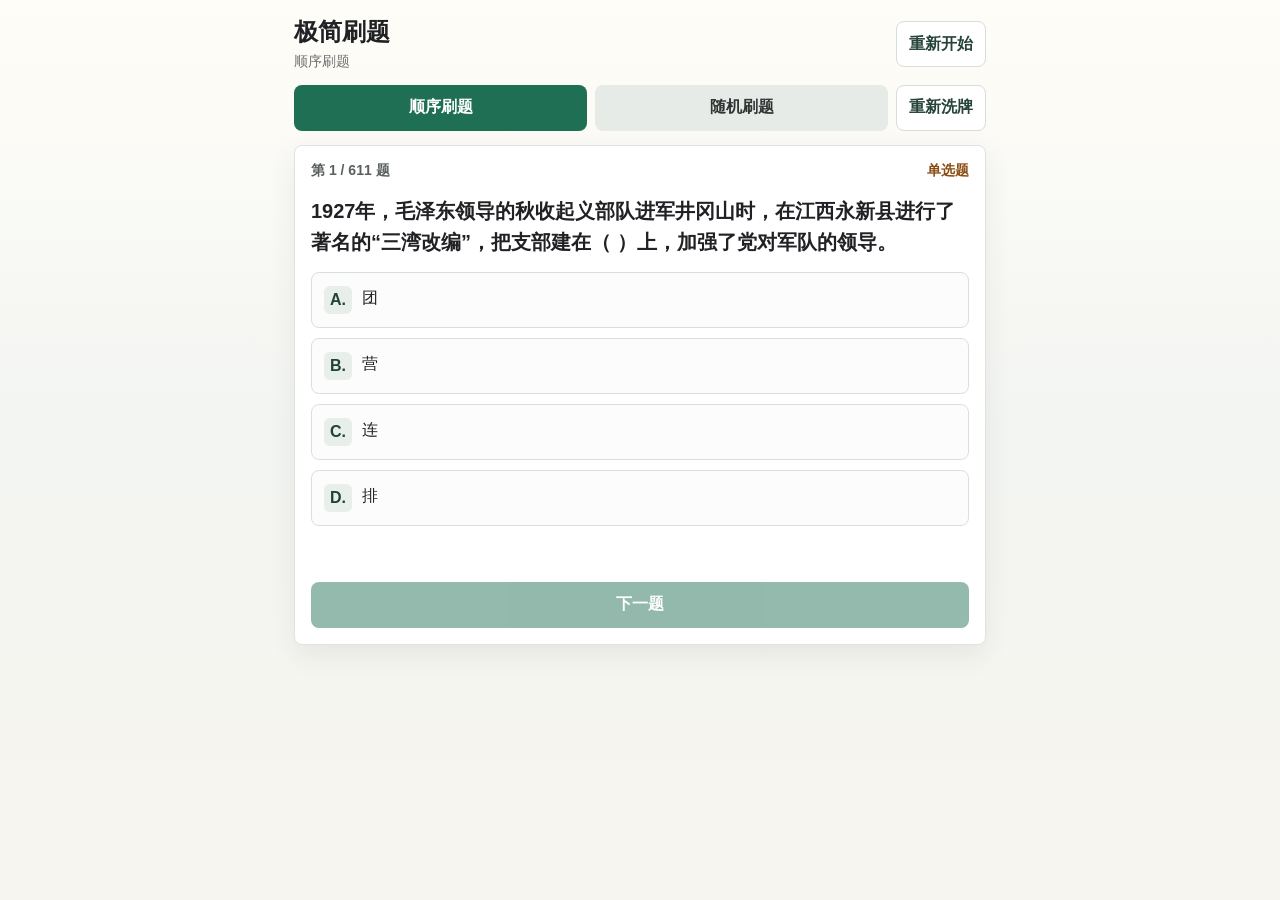
==== index.html @ 596ba739 "Add files via upload" ====
<!doctype html>
<html lang="zh-CN">
  <head>
    <meta charset="utf-8" />
    <meta name="viewport" content="width=device-width, initial-scale=1" />
    <meta name="theme-color" content="#1f6f55" />
    <title>极简刷题</title>
    <link rel="manifest" href="manifest.json" />
    <link rel="icon" href="icon.svg" type="image/svg+xml" />
    <link rel="stylesheet" href="style.css" />
  </head>
  <body>
    <main class="app">
      <header class="topbar">
        <div>
          <h1>极简刷题</h1>
          <p id="statusText">正在加载题库</p>
        </div>
        <button id="restartBtn" class="ghost-button" type="button">重新开始</button>
      </header>

      <section class="mode-row" aria-label="刷题模式">
        <button id="sequenceBtn" class="mode-button active" type="button">顺序刷题</button>
        <button id="randomBtn" class="mode-button" type="button">随机刷题</button>
        <button id="reshuffleBtn" class="ghost-button" type="button">重新洗牌</button>
      </section>

      <section id="quizPanel" class="quiz-panel" hidden>
        <div class="meta-row">
          <span id="progressText">第 1 / 1 题</span>
          <span id="typeText">单选题</span>
        </div>

        <h2 id="questionText"></h2>

        <div id="optionsList" class="options-list"></div>

        <button id="submitBtn" class="primary-button" type="button" hidden>提交答案</button>

        <p id="resultText" class="result-text" aria-live="polite"></p>

        <button id="nextBtn" class="primary-button" type="button" disabled>下一题</button>
      </section>

      <section id="emptyPanel" class="empty-panel" hidden>
        <h2 id="emptyTitle">题库加载失败</h2>
        <p id="emptyText">请先运行 python parse_docx.py 生成 questions.json。</p>
      </section>
    </main>

    <script src="app.js" defer></script>
  </body>
</html>
---- style.css ----
:root {
  color-scheme: light;
  font-family: -apple-system, BlinkMacSystemFont, "Segoe UI", "Microsoft YaHei", sans-serif;
  background: #f7f5ef;
  color: #202124;
}

* {
  box-sizing: border-box;
}

body {
  margin: 0;
  min-height: 100vh;
  background:
    linear-gradient(180deg, #fffdf8 0%, #f3f5f2 48%, #f7f5ef 100%);
}

button {
  border: 0;
  font: inherit;
  cursor: pointer;
  -webkit-tap-highlight-color: transparent;
}

button:disabled {
  cursor: not-allowed;
  opacity: 0.48;
}

.app {
  width: min(100%, 720px);
  min-height: 100vh;
  margin: 0 auto;
  padding: 18px 14px 28px;
}

.topbar {
  display: flex;
  align-items: center;
  justify-content: space-between;
  gap: 12px;
  margin-bottom: 14px;
}

h1 {
  margin: 0;
  font-size: 24px;
  line-height: 1.2;
  font-weight: 800;
}

.topbar p {
  margin: 5px 0 0;
  color: #6c706f;
  font-size: 14px;
  line-height: 1.35;
}

.mode-row {
  display: grid;
  grid-template-columns: 1fr 1fr auto;
  gap: 8px;
  margin-bottom: 14px;
}

.mode-button,
.ghost-button,
.primary-button,
.option-button {
  min-height: 46px;
  border-radius: 8px;
}

.mode-button {
  background: #e7ebe8;
  color: #303433;
  font-weight: 700;
}

.mode-button.active {
  background: #1f6f55;
  color: #fff;
}

.ghost-button {
  padding: 0 12px;
  background: #fff;
  color: #27443a;
  border: 1px solid #d7ddd8;
  font-weight: 700;
  white-space: nowrap;
}

.quiz-panel,
.empty-panel {
  border: 1px solid #dfe5de;
  border-radius: 8px;
  background: #fff;
  padding: 16px;
  box-shadow: 0 10px 28px rgba(45, 49, 46, 0.08);
}

.meta-row {
  display: flex;
  align-items: center;
  justify-content: space-between;
  gap: 12px;
  color: #59605d;
  font-size: 14px;
  font-weight: 700;
}

#typeText {
  color: #8a4b12;
}

h2 {
  margin: 16px 0 14px;
  font-size: 20px;
  line-height: 1.55;
  font-weight: 800;
  overflow-wrap: anywhere;
}

.options-list {
  display: grid;
  gap: 10px;
}

.option-button {
  display: grid;
  grid-template-columns: auto 1fr;
  align-items: start;
  gap: 10px;
  width: 100%;
  padding: 13px 12px;
  background: #fbfcfb;
  color: #202124;
  border: 1px solid #d9e0dc;
  text-align: left;
  line-height: 1.45;
}

.option-button.selected {
  border-color: #1f6f55;
  background: #eef8f2;
}

.option-button.locked {
  cursor: default;
}

.option-key {
  display: inline-grid;
  place-items: center;
  width: 28px;
  min-width: 28px;
  height: 28px;
  border-radius: 6px;
  background: #e8eeea;
  color: #1f4437;
  font-weight: 800;
}

.option-button.selected .option-key {
  background: #1f6f55;
  color: #fff;
}

.option-text {
  min-width: 0;
  overflow-wrap: anywhere;
}

.primary-button {
  width: 100%;
  margin-top: 14px;
  background: #1f6f55;
  color: #fff;
  font-weight: 800;
}

.result-text {
  min-height: 28px;
  margin: 14px 0 0;
  color: #202124;
  font-size: 17px;
  line-height: 1.45;
  font-weight: 800;
}

.result-text.correct {
  color: #177245;
}

.result-text.wrong {
  color: #b6422c;
}

.empty-panel p {
  margin: 0;
  color: #656b68;
  line-height: 1.6;
}

@media (max-width: 430px) {
  .app {
    padding: 14px 10px 22px;
  }

  .topbar {
    align-items: start;
  }

  h1 {
    font-size: 22px;
  }

  .mode-row {
    grid-template-columns: 1fr 1fr;
  }

  #reshuffleBtn {
    grid-column: 1 / -1;
  }

  .quiz-panel,
  .empty-panel {
    padding: 14px;
  }

  h2 {
    font-size: 18px;
  }
}
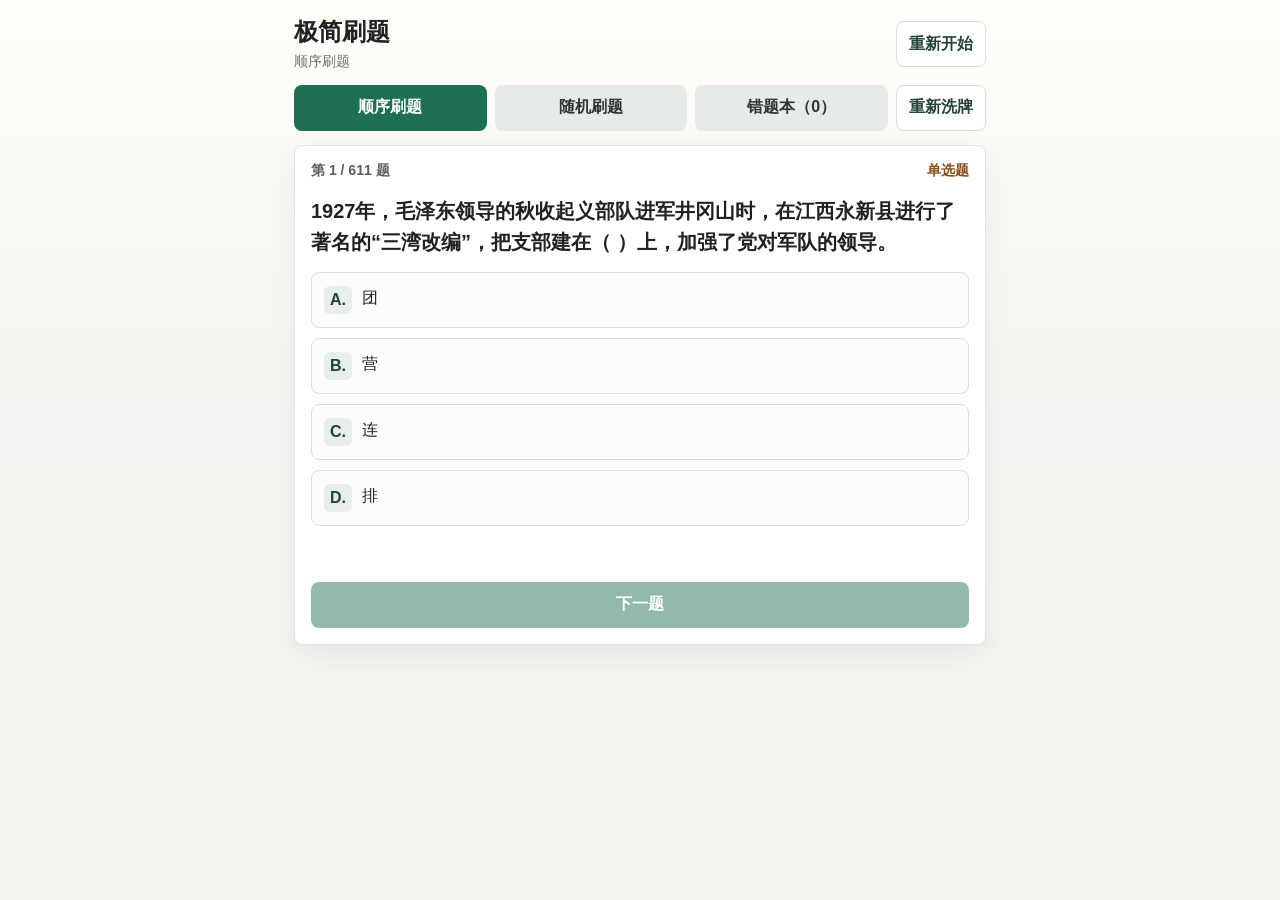
==== commit aa82f9c9: "Add files via upload" ====
--- a/index.html
+++ b/index.html
@@ -22,6 +22,7 @@
       <section class="mode-row" aria-label="刷题模式">
         <button id="sequenceBtn" class="mode-button active" type="button">顺序刷题</button>
         <button id="randomBtn" class="mode-button" type="button">随机刷题</button>
+        <button id="wrongBookBtn" class="mode-button" type="button">错题本（0）</button>
         <button id="reshuffleBtn" class="ghost-button" type="button">重新洗牌</button>
       </section>
 
--- a/style.css
+++ b/style.css
@@ -59,7 +59,7 @@
 
 .mode-row {
   display: grid;
-  grid-template-columns: 1fr 1fr auto;
+  grid-template-columns: 1fr 1fr 1fr auto;
   gap: 8px;
   margin-bottom: 14px;
 }
@@ -221,10 +221,6 @@
     grid-template-columns: 1fr 1fr;
   }
 
-  #reshuffleBtn {
-    grid-column: 1 / -1;
-  }
-
   .quiz-panel,
   .empty-panel {
     padding: 14px;
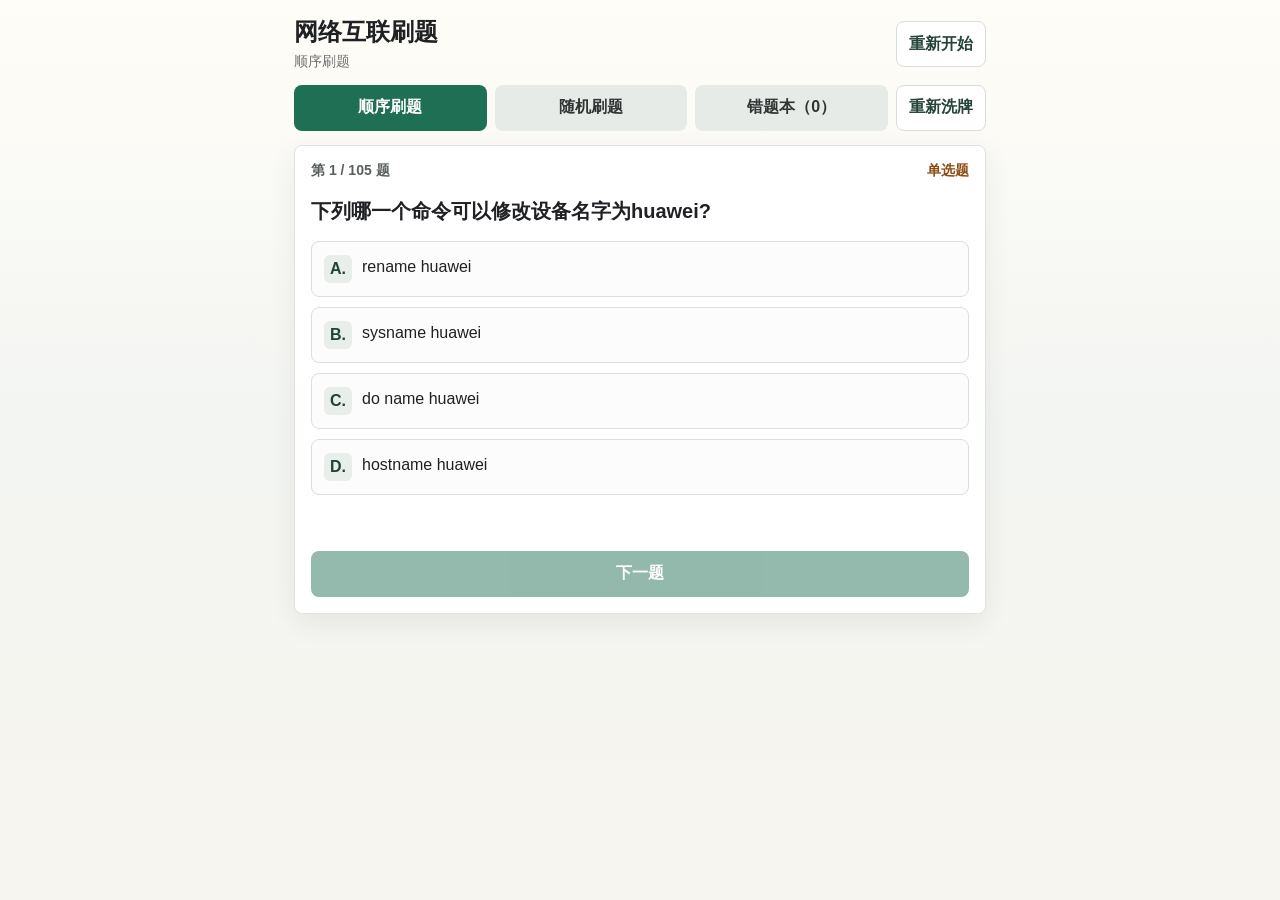
==== commit e4f512ac: "update network interconnection question bank with images" ====
--- a/index.html
+++ b/index.html
@@ -4,7 +4,7 @@
     <meta charset="utf-8" />
     <meta name="viewport" content="width=device-width, initial-scale=1" />
     <meta name="theme-color" content="#1f6f55" />
-    <title>极简刷题</title>
+    <title>网络互联刷题</title>
     <link rel="manifest" href="manifest.json" />
     <link rel="icon" href="icon.svg" type="image/svg+xml" />
     <link rel="stylesheet" href="style.css" />
@@ -13,7 +13,7 @@
     <main class="app">
       <header class="topbar">
         <div>
-          <h1>极简刷题</h1>
+          <h1>网络互联刷题</h1>
           <p id="statusText">正在加载题库</p>
         </div>
         <button id="restartBtn" class="ghost-button" type="button">重新开始</button>
@@ -34,6 +34,8 @@
 
         <h2 id="questionText"></h2>
 
+        <div id="questionMedia" class="question-media" hidden></div>
+
         <div id="optionsList" class="options-list"></div>
 
         <button id="submitBtn" class="primary-button" type="button" hidden>提交答案</button>
--- a/style.css
+++ b/style.css
@@ -121,6 +121,30 @@
   line-height: 1.55;
   font-weight: 800;
   overflow-wrap: anywhere;
+}
+
+.question-media {
+  margin: 0 0 14px;
+}
+
+.question-media img {
+  display: block;
+  max-width: 100%;
+  height: auto;
+  border-radius: 8px;
+  border: 1px solid #dfe5de;
+  background: #f7f8f7;
+}
+
+.image-fallback {
+  margin: 0;
+  padding: 10px 12px;
+  border-radius: 8px;
+  background: #fff7ed;
+  color: #9a3412;
+  font-size: 14px;
+  font-weight: 700;
+  line-height: 1.45;
 }
 
 .options-list {
@@ -171,6 +195,7 @@
 .option-text {
   min-width: 0;
   overflow-wrap: anywhere;
+  white-space: pre-wrap;
 }
 
 .primary-button {
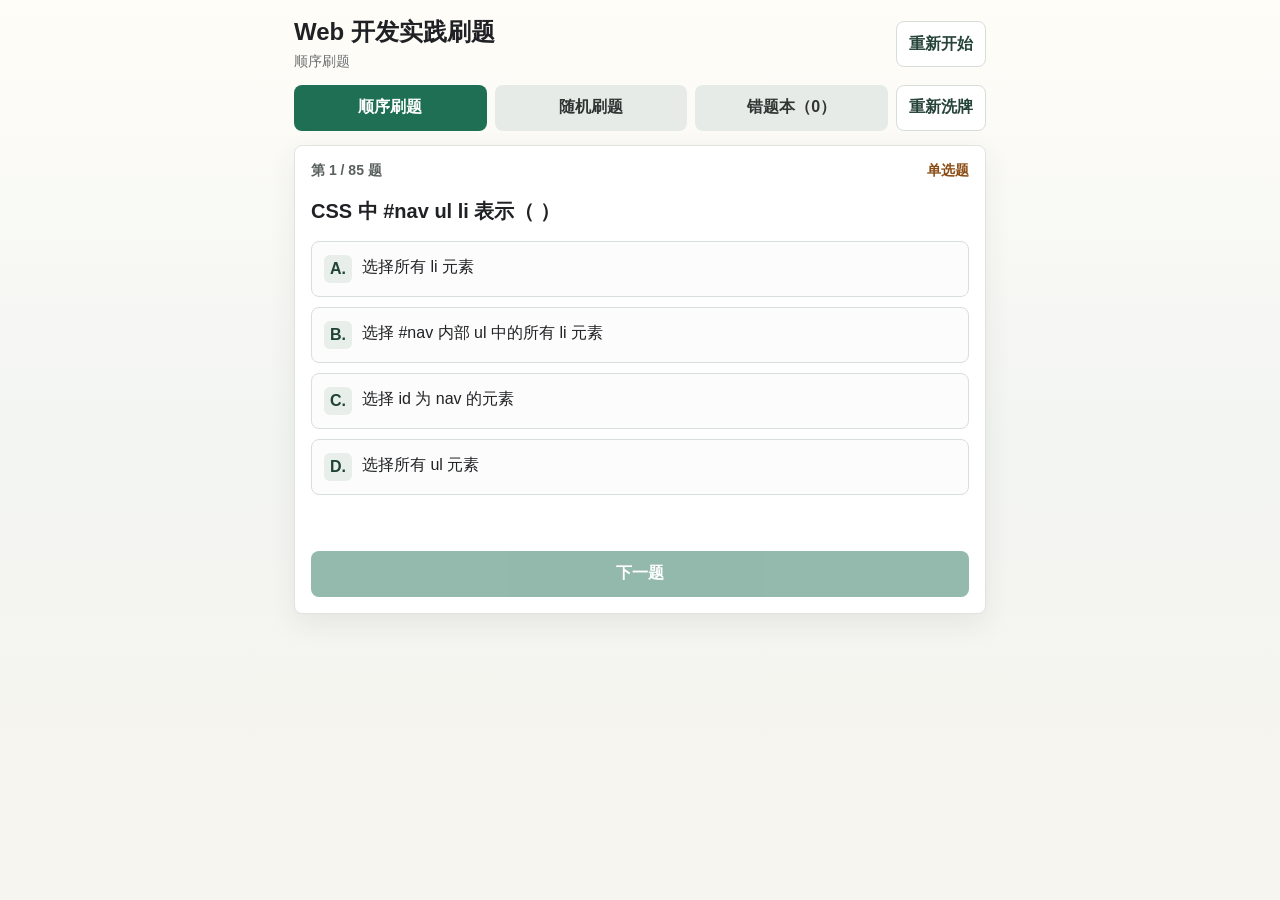
==== commit 713b4c0a: "Replace quiz bank with web development practice questions" ====
--- a/index.html
+++ b/index.html
@@ -4,7 +4,7 @@
     <meta charset="utf-8" />
     <meta name="viewport" content="width=device-width, initial-scale=1" />
     <meta name="theme-color" content="#1f6f55" />
-    <title>网络互联刷题</title>
+    <title>Web 开发实践刷题</title>
     <link rel="manifest" href="manifest.json" />
     <link rel="icon" href="icon.svg" type="image/svg+xml" />
     <link rel="stylesheet" href="style.css" />
@@ -13,7 +13,7 @@
     <main class="app">
       <header class="topbar">
         <div>
-          <h1>网络互联刷题</h1>
+          <h1>Web 开发实践刷题</h1>
           <p id="statusText">正在加载题库</p>
         </div>
         <button id="restartBtn" class="ghost-button" type="button">重新开始</button>
@@ -47,7 +47,7 @@
 
       <section id="emptyPanel" class="empty-panel" hidden>
         <h2 id="emptyTitle">题库加载失败</h2>
-        <p id="emptyText">请先运行 python parse_docx.py 生成 questions.json。</p>
+        <p id="emptyText">请先运行 node scripts/convert-docx-questions.js 生成 questions.json。</p>
       </section>
     </main>
 
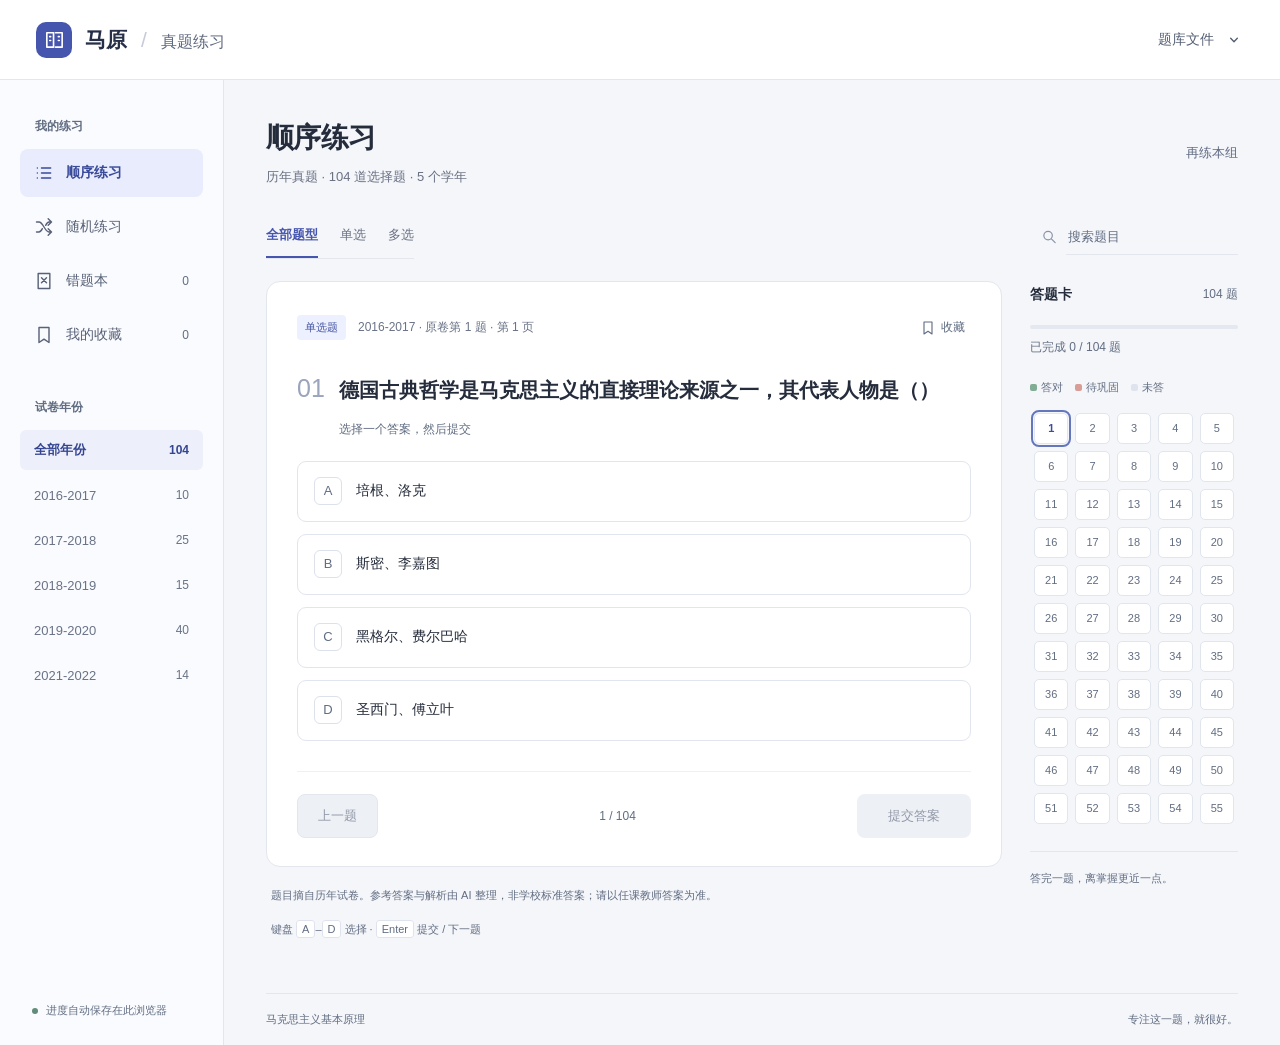
==== commit a16e1b57: "Build Mayuan quiz workspace with 104 past exam questions" ====
--- a/index.html
+++ b/index.html
@@ -1,56 +1,28 @@
 <!doctype html>
 <html lang="zh-CN">
-  <head>
-    <meta charset="utf-8" />
-    <meta name="viewport" content="width=device-width, initial-scale=1" />
-    <meta name="theme-color" content="#1f6f55" />
-    <title>Web 开发实践刷题</title>
-    <link rel="manifest" href="manifest.json" />
-    <link rel="icon" href="icon.svg" type="image/svg+xml" />
-    <link rel="stylesheet" href="style.css" />
-  </head>
-  <body>
-    <main class="app">
-      <header class="topbar">
-        <div>
-          <h1>Web 开发实践刷题</h1>
-          <p id="statusText">正在加载题库</p>
-        </div>
-        <button id="restartBtn" class="ghost-button" type="button">重新开始</button>
-      </header>
-
-      <section class="mode-row" aria-label="刷题模式">
-        <button id="sequenceBtn" class="mode-button active" type="button">顺序刷题</button>
-        <button id="randomBtn" class="mode-button" type="button">随机刷题</button>
-        <button id="wrongBookBtn" class="mode-button" type="button">错题本（0）</button>
-        <button id="reshuffleBtn" class="ghost-button" type="button">重新洗牌</button>
-      </section>
-
-      <section id="quizPanel" class="quiz-panel" hidden>
-        <div class="meta-row">
-          <span id="progressText">第 1 / 1 题</span>
-          <span id="typeText">单选题</span>
-        </div>
-
-        <h2 id="questionText"></h2>
-
-        <div id="questionMedia" class="question-media" hidden></div>
-
-        <div id="optionsList" class="options-list"></div>
-
-        <button id="submitBtn" class="primary-button" type="button" hidden>提交答案</button>
-
-        <p id="resultText" class="result-text" aria-live="polite"></p>
-
-        <button id="nextBtn" class="primary-button" type="button" disabled>下一题</button>
-      </section>
-
-      <section id="emptyPanel" class="empty-panel" hidden>
-        <h2 id="emptyTitle">题库加载失败</h2>
-        <p id="emptyText">请先运行 node scripts/convert-docx-questions.js 生成 questions.json。</p>
-      </section>
-    </main>
-
-    <script src="app.js" defer></script>
-  </body>
-</html>
+<head><meta charset="utf-8"><meta name="viewport" content="width=device-width, initial-scale=1"><meta name="theme-color" content="#4655ad"><meta name="description" content="马原历年选择题练习，按年份刷题、查看参考解析、复习错题。"><title>马原 · 真题练习</title><link rel="icon" href="./icon.svg"><link rel="manifest" href="./manifest.json"><link rel="stylesheet" href="./style.css"><script src="./app.js" defer></script></head>
+<body>
+<a href="#questionText" class="skip-link">跳到题目</a>
+<header class="topbar"><a class="brand" href="./"><span class="brand-mark" aria-hidden="true"><svg viewBox="0 0 24 24"><path d="M4 5h7v15H4zM13 5h7v15h-7M7 9h1M16 9h1M7 13h1M16 13h1"/></svg></span><span>马原<span class="brand-separator">/</span><span class="brand-sub">真题练习</span></span></a><details class="file-menu"><summary>题库文件 <svg viewBox="0 0 24 24" aria-hidden="true"><path d="m8 10 4 4 4-4"/></svg></summary><div class="file-actions"><button id="importBtn">导入题库</button><button id="exportBtn" disabled>导出当前题库</button><button id="defaultBtn" hidden>使用内置题库</button><p>JSON 格式 · 仅保存在此浏览器</p></div></details><input id="importFile" type="file" accept=".json,application/json" hidden></header>
+<div id="notice" role="status" hidden></div>
+<div class="layout">
+<aside class="sidebar" aria-label="练习设置"><div class="sidebar-title">我的练习</div><nav class="mode-nav" aria-label="练习方式">
+<button data-mode="sequence" class="nav-button active"><svg viewBox="0 0 24 24" aria-hidden="true"><path d="M9 6h11M9 12h11M9 18h11M4 6h.01M4 12h.01M4 18h.01"/></svg>顺序练习</button>
+<button data-mode="random" class="nav-button"><svg viewBox="0 0 24 24" aria-hidden="true"><path d="M3 6h3c5 0 7 12 12 12h3m-4-4 4 4-4 4M3 18h3c2 0 3-2 4-4m4-4c1-2 2-4 4-4h3m-4-4 4 4-4 4"/></svg>随机练习</button>
+<button data-mode="wrong" class="nav-button"><svg viewBox="0 0 24 24" aria-hidden="true"><path d="M5 3h14v18H5zM9 8l6 6m0-6-6 6"/></svg>错题本 <span id="wrongCount" class="count">0</span></button>
+<button data-mode="starred" class="nav-button"><svg viewBox="0 0 24 24" aria-hidden="true"><path d="M6 3h12v18l-6-4-6 4z"/></svg>我的收藏 <span id="starCount" class="count">0</span></button></nav>
+<div class="year-section"><label class="sidebar-title" for="yearSelect">试卷年份</label><select id="yearSelect"><option value="all">全部年份</option></select><div id="yearList" class="year-list"></div></div>
+<div class="sidebar-note"><span class="save-dot"></span><span id="saveStatus">进度自动保存在此浏览器</span></div></aside>
+<main class="workspace"><div class="workspace-heading"><div><h1 id="modeTitle">顺序练习</h1><p id="bankSummary">正在读取历年试卷…</p></div><button id="restartBtn" class="quiet-button" disabled>再练本组</button></div>
+<div class="toolbar"><div class="type-filter" role="group" aria-label="筛选题型"><button data-type="all" class="active">全部题型</button><button data-type="single">单选</button><button data-type="multiple">多选</button></div><label class="search"><svg viewBox="0 0 24 24" aria-hidden="true"><circle cx="10" cy="10" r="6"/><path d="m15 15 5 5"/></svg><input id="searchInput" type="search" placeholder="搜索题目" aria-label="搜索题目" autocomplete="off"></label></div>
+<div class="study-layout"><div class="study-column">
+<section id="quizPanel" class="quiz-panel" hidden aria-label="答题区域">
+<div class="question-meta"><span id="typeText" class="type-tag"></span><span id="sourceText"></span><button id="starBtn" class="star-button" aria-pressed="false" aria-label="收藏本题"><svg viewBox="0 0 24 24" aria-hidden="true"><path d="M6 3h12v18l-6-4-6 4z"/></svg><span>收藏</span></button></div>
+<div class="question-heading"><span id="questionNumber" aria-hidden="true"></span><h2 id="questionText" tabindex="-1"></h2></div><p id="selectHint" class="select-hint"></p><div id="optionsList" class="options-list" role="group" aria-label="答案选项"></div>
+<section id="feedback" class="feedback" hidden aria-live="polite"><strong id="resultText"></strong><p id="answerText"></p><p id="explanationText"></p><p id="questionNote" class="question-note" hidden></p><div id="referenceLinks"></div><small id="answerSource"></small></section>
+<div class="quiz-actions"><button id="prevBtn" class="secondary-button">上一题</button><span id="progressText"></span><button id="submitBtn" class="primary-button" disabled>提交答案</button><button id="nextBtn" class="primary-button" hidden>下一题 →</button></div></section>
+<section id="emptyPanel" class="empty-panel" aria-live="polite"><h2 id="emptyTitle">正在准备题库</h2><p id="emptyText">稍等片刻，马上开始。</p><button id="emptyAction" class="primary-button" hidden>返回全部题目</button></section>
+<p class="source-note">题目摘自历年试卷。参考答案与解析由 AI 整理，非学校标准答案；请以任课教师答案为准。</p><p class="keyboard-note">键盘 <kbd>A</kbd>–<kbd>D</kbd> 选择 · <kbd>Enter</kbd> 提交 / 下一题</p></div>
+<aside class="answer-sheet" aria-label="答题卡"><div class="sheet-heading"><h2>答题卡</h2><span id="sheetTotal">0 题</span></div><div class="progress-track"><span id="progressBar"></span></div><p id="completionText">尚未开始</p><div class="sheet-legend"><span><i class="correct"></i>答对</span><span><i class="wrong"></i>待巩固</span><span><i></i>未答</span></div><div id="questionGrid" class="question-grid"></div><div class="session-summary" id="sessionSummary">每天一点，把知识记牢。</div></aside></div>
+<footer><span>马克思主义基本原理</span><span>专注这一题，就很好。</span></footer></main></div>
+</body></html>
--- a/style.css
+++ b/style.css
@@ -1,257 +1,12 @@
-:root {
-  color-scheme: light;
-  font-family: -apple-system, BlinkMacSystemFont, "Segoe UI", "Microsoft YaHei", sans-serif;
-  background: #f7f5ef;
-  color: #202124;
-}
-
-* {
-  box-sizing: border-box;
-}
-
-body {
-  margin: 0;
-  min-height: 100vh;
-  background:
-    linear-gradient(180deg, #fffdf8 0%, #f3f5f2 48%, #f7f5ef 100%);
-}
-
-button {
-  border: 0;
-  font: inherit;
-  cursor: pointer;
-  -webkit-tap-highlight-color: transparent;
-}
-
-button:disabled {
-  cursor: not-allowed;
-  opacity: 0.48;
-}
-
-.app {
-  width: min(100%, 720px);
-  min-height: 100vh;
-  margin: 0 auto;
-  padding: 18px 14px 28px;
-}
-
-.topbar {
-  display: flex;
-  align-items: center;
-  justify-content: space-between;
-  gap: 12px;
-  margin-bottom: 14px;
-}
-
-h1 {
-  margin: 0;
-  font-size: 24px;
-  line-height: 1.2;
-  font-weight: 800;
-}
-
-.topbar p {
-  margin: 5px 0 0;
-  color: #6c706f;
-  font-size: 14px;
-  line-height: 1.35;
-}
-
-.mode-row {
-  display: grid;
-  grid-template-columns: 1fr 1fr 1fr auto;
-  gap: 8px;
-  margin-bottom: 14px;
-}
-
-.mode-button,
-.ghost-button,
-.primary-button,
-.option-button {
-  min-height: 46px;
-  border-radius: 8px;
-}
-
-.mode-button {
-  background: #e7ebe8;
-  color: #303433;
-  font-weight: 700;
-}
-
-.mode-button.active {
-  background: #1f6f55;
-  color: #fff;
-}
-
-.ghost-button {
-  padding: 0 12px;
-  background: #fff;
-  color: #27443a;
-  border: 1px solid #d7ddd8;
-  font-weight: 700;
-  white-space: nowrap;
-}
-
-.quiz-panel,
-.empty-panel {
-  border: 1px solid #dfe5de;
-  border-radius: 8px;
-  background: #fff;
-  padding: 16px;
-  box-shadow: 0 10px 28px rgba(45, 49, 46, 0.08);
-}
-
-.meta-row {
-  display: flex;
-  align-items: center;
-  justify-content: space-between;
-  gap: 12px;
-  color: #59605d;
-  font-size: 14px;
-  font-weight: 700;
-}
-
-#typeText {
-  color: #8a4b12;
-}
-
-h2 {
-  margin: 16px 0 14px;
-  font-size: 20px;
-  line-height: 1.55;
-  font-weight: 800;
-  overflow-wrap: anywhere;
-}
-
-.question-media {
-  margin: 0 0 14px;
-}
-
-.question-media img {
-  display: block;
-  max-width: 100%;
-  height: auto;
-  border-radius: 8px;
-  border: 1px solid #dfe5de;
-  background: #f7f8f7;
-}
-
-.image-fallback {
-  margin: 0;
-  padding: 10px 12px;
-  border-radius: 8px;
-  background: #fff7ed;
-  color: #9a3412;
-  font-size: 14px;
-  font-weight: 700;
-  line-height: 1.45;
-}
-
-.options-list {
-  display: grid;
-  gap: 10px;
-}
-
-.option-button {
-  display: grid;
-  grid-template-columns: auto 1fr;
-  align-items: start;
-  gap: 10px;
-  width: 100%;
-  padding: 13px 12px;
-  background: #fbfcfb;
-  color: #202124;
-  border: 1px solid #d9e0dc;
-  text-align: left;
-  line-height: 1.45;
-}
-
-.option-button.selected {
-  border-color: #1f6f55;
-  background: #eef8f2;
-}
-
-.option-button.locked {
-  cursor: default;
-}
-
-.option-key {
-  display: inline-grid;
-  place-items: center;
-  width: 28px;
-  min-width: 28px;
-  height: 28px;
-  border-radius: 6px;
-  background: #e8eeea;
-  color: #1f4437;
-  font-weight: 800;
-}
-
-.option-button.selected .option-key {
-  background: #1f6f55;
-  color: #fff;
-}
-
-.option-text {
-  min-width: 0;
-  overflow-wrap: anywhere;
-  white-space: pre-wrap;
-}
-
-.primary-button {
-  width: 100%;
-  margin-top: 14px;
-  background: #1f6f55;
-  color: #fff;
-  font-weight: 800;
-}
-
-.result-text {
-  min-height: 28px;
-  margin: 14px 0 0;
-  color: #202124;
-  font-size: 17px;
-  line-height: 1.45;
-  font-weight: 800;
-}
-
-.result-text.correct {
-  color: #177245;
-}
-
-.result-text.wrong {
-  color: #b6422c;
-}
-
-.empty-panel p {
-  margin: 0;
-  color: #656b68;
-  line-height: 1.6;
-}
-
-@media (max-width: 430px) {
-  .app {
-    padding: 14px 10px 22px;
-  }
-
-  .topbar {
-    align-items: start;
-  }
-
-  h1 {
-    font-size: 22px;
-  }
-
-  .mode-row {
-    grid-template-columns: 1fr 1fr;
-  }
-
-  .quiz-panel,
-  .empty-panel {
-    padding: 14px;
-  }
-
-  h2 {
-    font-size: 18px;
-  }
-}
+:root{font-family:"Segoe UI","Microsoft YaHei","PingFang SC",sans-serif;color:#252c3b;background:#f5f6fa;--accent:#4655ad;--muted:#697183;--line:#e3e6ed;--soft:#edf0ff;--green:#267452;--red:#b34846;color-scheme:light;scrollbar-color:#bcc2d3 #f5f6fa}
+*{box-sizing:border-box}body{margin:0}button,input,select{font:inherit}button,a,summary,select{-webkit-tap-highlight-color:transparent}button,summary{cursor:pointer}button{border:0;background:none;color:inherit}button:disabled{cursor:default;color:#9198a8;background:#edf0f5}button:focus-visible,a:focus-visible,summary:focus-visible,select:focus-visible,input:focus-visible{outline:3px solid #8697ec;outline-offset:3px}::selection{background:#dce2ff;color:#273776}a{color:var(--accent);text-underline-offset:4px}svg{width:20px;height:20px;fill:none;stroke:currentColor;stroke-width:1.7;stroke-linecap:round;stroke-linejoin:round;flex-shrink:0}[hidden]{display:none!important}
+.skip-link{position:fixed;top:-60px;left:16px;padding:12px;background:white;z-index:10}.skip-link:focus{top:10px}.topbar{height:80px;padding:0 36px;border-bottom:1px solid var(--line);display:flex;align-items:center;justify-content:space-between;background:#fff}.brand{display:flex;align-items:center;gap:13px;color:#262e48;font-size:21px;font-weight:650;text-decoration:none}.brand-mark{display:grid;place-items:center;background:var(--accent);color:white;width:36px;height:36px;border-radius:10px}.brand-mark svg{width:23px;height:23px}.brand-separator{padding:0 14px;color:#c6cada;font-weight:400}.brand-sub{font-size:16px;font-weight:500;color:#606a80}.file-menu{position:relative;font-size:14px}.file-menu summary{list-style:none;padding:12px 0 12px 15px;display:flex;align-items:center;gap:10px;color:#555f73}.file-menu summary::-webkit-details-marker{display:none}.file-actions{position:absolute;right:0;top:48px;width:248px;background:white;border:1px solid var(--line);border-radius:12px;padding:8px;z-index:4}.file-actions button{display:block;width:100%;text-align:left;padding:12px;border-radius:6px}.file-actions button:hover{background:var(--soft)}.file-actions p{font-size:12px;color:var(--muted);padding:8px;margin:0}
+.layout{display:grid;grid-template-columns:224px minmax(0,1fr);max-width:1600px;margin:auto;min-height:calc(100vh - 80px)}.sidebar{padding:38px 20px 24px;border-right:1px solid var(--line);display:flex;flex-direction:column;background:#fafbfe}.sidebar-title{display:block;font-size:12px;color:#616d82;margin:0 15px 14px;font-weight:600}.mode-nav{display:grid;gap:6px}.nav-button{display:flex;gap:12px;align-items:center;text-align:left;min-height:48px;padding:12px 14px;border-radius:8px;font-size:14px;color:#586178}.nav-button.active{background:#e8ecfc;color:#394a9a;font-weight:650}.nav-button:hover:not(.active){background:#eff1f7}.count{margin-left:auto;font-size:12px;font-variant-numeric:tabular-nums;color:#616d82}.year-section{margin-top:40px}.year-list{display:grid;gap:5px}.year-button{display:flex;justify-content:space-between;min-height:40px;align-items:center;padding:10px 14px;font-size:13px;color:#697387;border-radius:6px;font-variant-numeric:tabular-nums}.year-button.active{color:#354591;background:#edf0fa;font-weight:650}.year-button:hover{background:#edf0fa}.year-button span:last-child{font-size:12px}.sidebar-note{margin-top:auto;padding:50px 12px 0;display:flex;align-items:baseline;gap:8px;color:#616d82;font-size:11px;line-height:1.8}.save-dot{width:6px;height:6px;border-radius:50%;background:#608c79;flex-shrink:0}#yearSelect{display:none}
+.workspace{padding:39px 42px 18px;min-width:0}.workspace-heading{display:flex;align-items:center;justify-content:space-between;gap:14px}h1{font-size:28px;line-height:1.35;font-weight:650;margin:0;letter-spacing:-.025em}.workspace-heading p{font-size:13px;color:var(--muted);margin:9px 0 0;line-height:1.7}.quiet-button{font-size:13px;color:#616c83;padding:12px 0 12px 14px;white-space:nowrap}.quiet-button:hover{color:var(--accent)}.toolbar{display:flex;justify-content:space-between;gap:16px;margin:28px 0 22px;align-items:center}.type-filter{display:flex;border-bottom:1px solid var(--line);gap:22px;flex-shrink:0}.type-filter button{padding:10px 0 12px;font-size:13px;color:var(--muted);border-bottom:2px solid transparent}.type-filter button.active{color:var(--accent);border-bottom-color:var(--accent);font-weight:650}.search{display:flex;gap:8px;align-items:center;color:#8a93a5;max-width:220px}.search svg{width:17px}.search input{min-width:0;width:100%;border:0;border-bottom:1px solid var(--line);background:none;padding:10px 2px;color:#343d50;font-size:13px;caret-color:var(--accent)}.search input::placeholder{color:#616d82}
+.study-layout{display:grid;grid-template-columns:minmax(0,1fr) 208px;gap:28px;align-items:start}.study-column{min-width:0}.quiz-panel,.empty-panel{border:1px solid var(--line);background:#fff;border-radius:14px;padding:28px 30px}.question-meta{display:flex;align-items:center;gap:12px;font-size:12px;color:#697387;flex-wrap:wrap}.type-tag{background:var(--soft);color:#4655a0;padding:5px 8px;border-radius:4px;font-size:11px}.star-button{margin-left:auto;display:flex;align-items:center;gap:5px;font-size:12px;min-height:36px;color:#616d82}.star-button svg{width:16px;height:16px}.star-button[aria-pressed=true]{color:var(--accent)}.star-button[aria-pressed=true] svg{fill:#e8ecff}.question-heading{display:flex;align-items:baseline;gap:14px;margin-top:26px}.question-heading>span{font-size:25px;color:#9aa4bd;font-variant-numeric:tabular-nums;flex-shrink:0}h2#questionText{font-size:20px;font-weight:600;line-height:1.85;margin:0;overflow-wrap:anywhere;outline:none}.select-hint{font-size:12px;color:#616d82;margin:12px 0 23px;padding-left:42px}.options-list{display:grid;gap:12px}.option-button{width:100%;min-height:61px;border:1px solid #e1e5ee;border-radius:9px;padding:15px 16px;display:flex;align-items:center;gap:14px;text-align:left;background:#fff;line-height:1.7;font-size:14px;transition:background-color .16s,border-color .16s}.option-button:hover:not(:disabled){background:#f7f8fd;border-color:#a6b1d8}.option-key{display:grid;place-items:center;flex-shrink:0;width:28px;height:28px;border:1px solid #dce1eb;border-radius:6px;color:#616d82;font-size:13px}.option-text{overflow-wrap:anywhere;flex:1}.option-button.selected{background:#f0f2ff;border-color:#6474c6;color:#34458d}.option-button.selected .option-key{background:var(--accent);color:white;border-color:var(--accent)}.option-button:disabled{color:#47516a;background:#fafbfc}.option-button.is-correct{border-color:#8ab59f;background:#f1f8f3}.option-button.is-correct .option-key{border-color:#92b7a5;color:#276c4f;background:#e2f0e7}.option-button.is-wrong{border-color:#d4a2a0;background:#fdf3f2}.option-button.is-wrong .option-key{border-color:#d4a2a0;color:#a43f3e;background:#f8e5e3}.option-state{font-size:11px;white-space:nowrap;color:var(--green)}.is-wrong .option-state{color:var(--red)}
+.quiz-actions{display:flex;align-items:center;gap:12px;border-top:1px solid #edf0f5;padding-top:22px;margin-top:30px}.primary-button,.secondary-button{min-height:44px;padding:11px 20px;border-radius:8px;font-size:13px;font-weight:550}.primary-button{background:var(--accent);color:white;min-width:114px}.primary-button:hover:not(:disabled){background:#38488f}.secondary-button{color:#606b80;border:1px solid var(--line);background:white}.secondary-button:hover:not(:disabled){background:#f3f5fb}#progressText{font-size:12px;color:#616d82;flex:1;text-align:center;font-variant-numeric:tabular-nums}.feedback{margin-top:24px;padding:20px;background:#f3f7f4;border-radius:9px;font-size:13px;line-height:1.85;animation:reveal .22s ease-out}.feedback.wrong{background:#fcf5f4}.feedback>strong{font-size:15px;color:var(--green)}.feedback.wrong>strong{color:var(--red)}.feedback p{margin:8px 0;color:#4c596a}.feedback small{color:#687487;font-size:11px}.feedback .question-note{padding-top:10px;border-top:1px solid #dfdfe4;color:#8b662d}#referenceLinks a{display:block;font-size:12px;margin-bottom:5px}.source-note{margin:18px 5px 0;font-size:11px;color:#616d82;line-height:1.9}.keyboard-note{margin:16px 5px;font-size:11px;color:#616d82}kbd{font-family:inherit;font-size:11px;padding:2px 5px;background:#fff;border:1px solid #dfe3ed;border-radius:3px}
+.answer-sheet{padding-top:5px}.sheet-heading{display:flex;align-items:center;justify-content:space-between}.sheet-heading h2{font-size:14px;font-weight:600;margin:0}.sheet-heading>span{font-size:12px;color:#616d82}.progress-track{height:4px;background:#e5e8f0;border-radius:4px;margin:21px 0 10px;overflow:hidden}.progress-track span{display:block;height:100%;width:0;background:#6b7bcc;transition:none}#completionText{font-size:12px;color:#616d82;margin:0}.sheet-legend{display:flex;gap:12px;font-size:11px;color:#616d82;margin:24px 0 14px}.sheet-legend span{display:flex;align-items:center;gap:4px}.sheet-legend i{width:7px;height:7px;border-radius:2px;background:#dfe3ee}.sheet-legend i.correct{background:#80ad94}.sheet-legend i.wrong{background:#d99d98}.question-grid{display:grid;grid-template-columns:repeat(5,minmax(0,1fr));gap:7px;max-height:420px;overflow:auto;padding:4px}.question-grid button{min-height:31px;border-radius:5px;font-size:11px;background:#fff;border:1px solid #e1e5ee;color:#616d82;font-variant-numeric:tabular-nums}.question-grid button.correct{background:#e7f2eb;border-color:#c6e0d1;color:#2f7453}.question-grid button.wrong{background:#fae9e7;border-color:#ebcbc8;color:#a84c46}.question-grid button.current{outline:2px solid #6477bd;outline-offset:1px;color:#3c4d99;font-weight:700}.session-summary{border-top:1px solid var(--line);font-size:11px;color:#616d82;line-height:1.9;margin:22px 0 0;padding-top:16px}.empty-panel{padding:68px 28px;text-align:center}.empty-panel h2{font-size:23px;margin:0 0 12px}.empty-panel p{font-size:14px;color:var(--muted);line-height:1.9}.empty-panel button{margin-top:14px}footer{display:flex;justify-content:space-between;margin-top:40px;padding-top:18px;border-top:1px solid var(--line);font-size:11px;color:#616d82}#notice{padding:12px 24px;background:#e9edf9;color:#364784;font-size:13px;line-height:1.7}#notice.error{background:#fcecea;color:#9c403b}@keyframes reveal{from{clip-path:inset(0 0 100% 0)}to{clip-path:inset(0)}}
+@media(min-width:1500px){.workspace{padding-left:56px;padding-right:56px}.study-layout{gap:40px;grid-template-columns:minmax(0,1fr) 224px}.quiz-panel{padding:32px 40px}}
+@media(max-width:1150px){.layout{grid-template-columns:190px minmax(0,1fr)}.sidebar{padding-left:12px;padding-right:12px}.workspace{padding:30px 26px}.study-layout{grid-template-columns:minmax(0,1fr)}.answer-sheet{margin-top:8px}.question-grid{grid-template-columns:repeat(auto-fill,minmax(32px,1fr));max-height:172px}.sheet-legend{margin:14px 0 10px}.session-summary{margin-top:14px}.progress-track{margin-top:14px}.quiz-panel{padding:25px}.answer-sheet h2{font-size:13px}}
+@media(max-width:700px){.topbar{height:66px;padding:0 20px}.brand{font-size:19px;gap:9px}.brand-mark{width:31px;height:31px}.brand-mark svg{width:20px}.brand-separator{padding:0 9px}.brand-sub{font-size:13px}.file-menu{font-size:12px}.layout{display:block}.sidebar{padding:16px 16px 0;border:0;background:#f5f6fa;display:block}.sidebar>.sidebar-title,.year-list,.sidebar-note{display:none}.mode-nav{display:grid;grid-template-columns:repeat(4,1fr);gap:3px}.nav-button{justify-content:center;min-height:44px;padding:10px 3px;font-size:12px;gap:4px}.nav-button svg{display:none}.count{margin-left:1px;font-size:11px}.year-section{margin-top:20px;display:flex;align-items:center;gap:12px;padding:0 3px}.year-section .sidebar-title{margin:0;white-space:nowrap;font-size:12px}#yearSelect{display:block;width:100%;background:#fff;border:1px solid var(--line);color:#4b5871;border-radius:7px;padding:9px;font-size:12px;min-height:40px}.workspace{padding:23px 16px 16px}.workspace-heading{align-items:flex-start}h1{font-size:23px}.workspace-heading p{font-size:11px;max-width:245px;margin-top:7px}.quiet-button{font-size:12px;padding-top:6px}.toolbar{margin:18px 0;gap:14px}.type-filter{gap:16px}.type-filter button{font-size:12px}.search{max-width:142px}.search input{font-size:12px}.quiz-panel{padding:20px 18px;border-radius:12px}.question-meta{gap:8px;font-size:11px}.type-tag{font-size:11px}.star-button{font-size:11px;gap:3px}.question-heading{gap:9px;margin-top:20px}.question-heading>span{font-size:21px}h2#questionText{font-size:17px;line-height:1.85}.select-hint{font-size:11px;padding-left:32px;margin:9px 0 20px}.option-button{font-size:13px;padding:13px 12px;gap:11px;min-height:60px}.option-key{width:26px;height:26px;font-size:12px}.option-state{font-size:11px}.quiz-actions{gap:8px;margin-top:24px;padding-top:18px}.primary-button,.secondary-button{font-size:12px;padding:11px 13px;min-width:0}.primary-button{min-width:100px}#progressText{font-size:11px}.keyboard-note{display:none}.answer-sheet{padding:8px 3px 0}.question-grid{gap:8px;max-height:184px}.question-grid button{min-height:34px}.source-note{font-size:11px;margin-top:14px}footer{margin-top:25px;font-size:11px}.feedback{padding:16px;font-size:12px}.feedback>strong{font-size:14px}}
+@media(prefers-reduced-motion:reduce){*,*::before,*::after{animation:none!important;transition:none!important}}
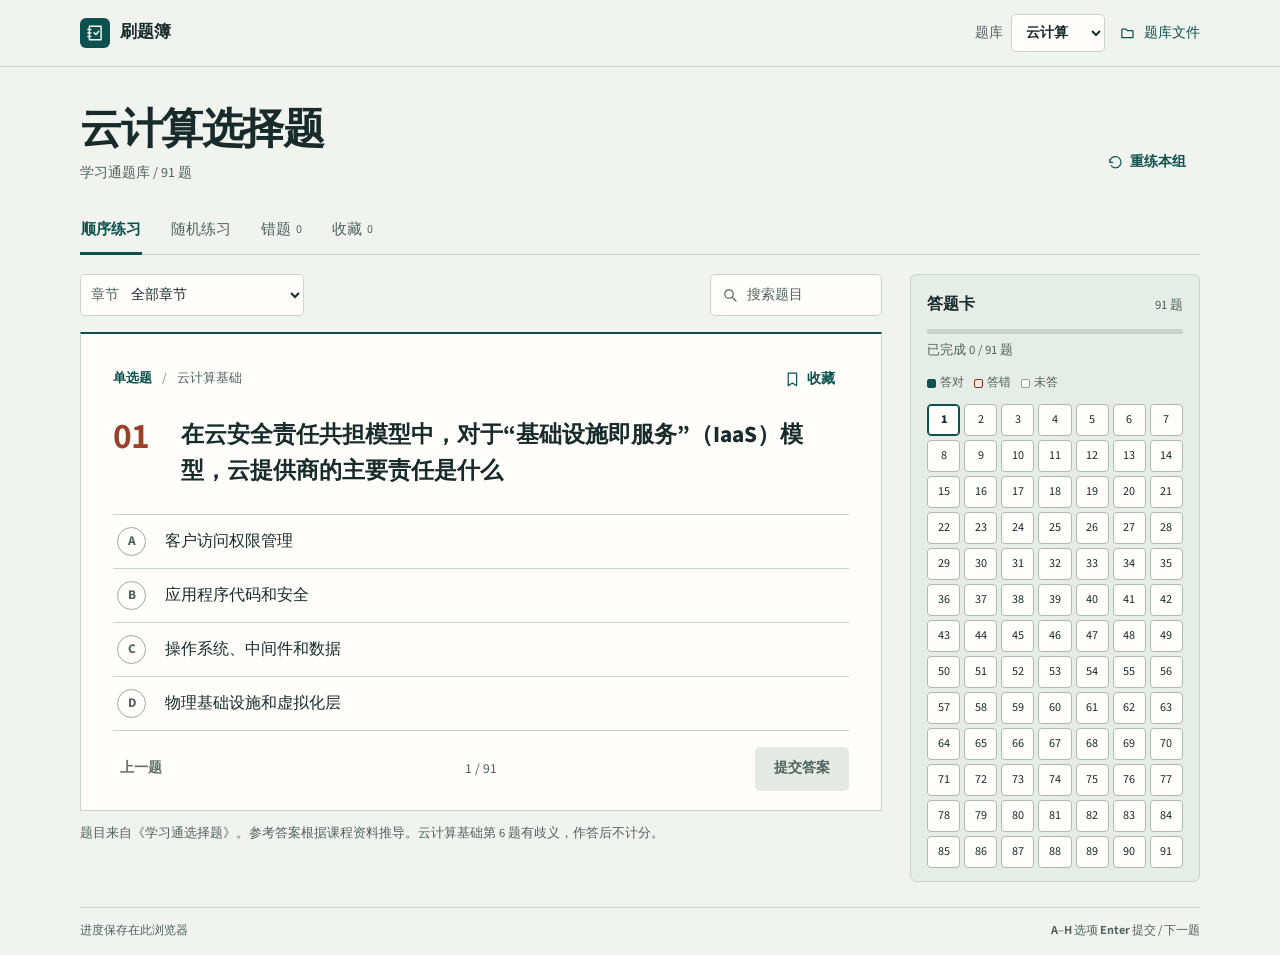
==== commit 8a4dc10c: "Add cloud computing bank and redesign quiz workspace" ====
--- a/index.html
+++ b/index.html
@@ -1,28 +1,139 @@
 <!doctype html>
 <html lang="zh-CN">
-<head><meta charset="utf-8"><meta name="viewport" content="width=device-width, initial-scale=1"><meta name="theme-color" content="#4655ad"><meta name="description" content="马原历年选择题练习，按年份刷题、查看参考解析、复习错题。"><title>马原 · 真题练习</title><link rel="icon" href="./icon.svg"><link rel="manifest" href="./manifest.json"><link rel="stylesheet" href="./style.css"><script src="./app.js" defer></script></head>
+<head>
+  <meta charset="utf-8">
+  <meta name="viewport" content="width=device-width, initial-scale=1">
+  <meta name="theme-color" content="#f1f3ef">
+  <meta name="description" content="云计算与马原选择题，支持分章练习、答题卡、错题和收藏。">
+  <title>刷题簿</title>
+  <link rel="icon" href="./icon.svg">
+  <link rel="manifest" href="./manifest.json">
+  <link rel="stylesheet" href="./style.css">
+  <script src="./app.js" defer></script>
+</head>
 <body>
-<a href="#questionText" class="skip-link">跳到题目</a>
-<header class="topbar"><a class="brand" href="./"><span class="brand-mark" aria-hidden="true"><svg viewBox="0 0 24 24"><path d="M4 5h7v15H4zM13 5h7v15h-7M7 9h1M16 9h1M7 13h1M16 13h1"/></svg></span><span>马原<span class="brand-separator">/</span><span class="brand-sub">真题练习</span></span></a><details class="file-menu"><summary>题库文件 <svg viewBox="0 0 24 24" aria-hidden="true"><path d="m8 10 4 4 4-4"/></svg></summary><div class="file-actions"><button id="importBtn">导入题库</button><button id="exportBtn" disabled>导出当前题库</button><button id="defaultBtn" hidden>使用内置题库</button><p>JSON 格式 · 仅保存在此浏览器</p></div></details><input id="importFile" type="file" accept=".json,application/json" hidden></header>
-<div id="notice" role="status" hidden></div>
-<div class="layout">
-<aside class="sidebar" aria-label="练习设置"><div class="sidebar-title">我的练习</div><nav class="mode-nav" aria-label="练习方式">
-<button data-mode="sequence" class="nav-button active"><svg viewBox="0 0 24 24" aria-hidden="true"><path d="M9 6h11M9 12h11M9 18h11M4 6h.01M4 12h.01M4 18h.01"/></svg>顺序练习</button>
-<button data-mode="random" class="nav-button"><svg viewBox="0 0 24 24" aria-hidden="true"><path d="M3 6h3c5 0 7 12 12 12h3m-4-4 4 4-4 4M3 18h3c2 0 3-2 4-4m4-4c1-2 2-4 4-4h3m-4-4 4 4-4 4"/></svg>随机练习</button>
-<button data-mode="wrong" class="nav-button"><svg viewBox="0 0 24 24" aria-hidden="true"><path d="M5 3h14v18H5zM9 8l6 6m0-6-6 6"/></svg>错题本 <span id="wrongCount" class="count">0</span></button>
-<button data-mode="starred" class="nav-button"><svg viewBox="0 0 24 24" aria-hidden="true"><path d="M6 3h12v18l-6-4-6 4z"/></svg>我的收藏 <span id="starCount" class="count">0</span></button></nav>
-<div class="year-section"><label class="sidebar-title" for="yearSelect">试卷年份</label><select id="yearSelect"><option value="all">全部年份</option></select><div id="yearList" class="year-list"></div></div>
-<div class="sidebar-note"><span class="save-dot"></span><span id="saveStatus">进度自动保存在此浏览器</span></div></aside>
-<main class="workspace"><div class="workspace-heading"><div><h1 id="modeTitle">顺序练习</h1><p id="bankSummary">正在读取历年试卷…</p></div><button id="restartBtn" class="quiet-button" disabled>再练本组</button></div>
-<div class="toolbar"><div class="type-filter" role="group" aria-label="筛选题型"><button data-type="all" class="active">全部题型</button><button data-type="single">单选</button><button data-type="multiple">多选</button></div><label class="search"><svg viewBox="0 0 24 24" aria-hidden="true"><circle cx="10" cy="10" r="6"/><path d="m15 15 5 5"/></svg><input id="searchInput" type="search" placeholder="搜索题目" aria-label="搜索题目" autocomplete="off"></label></div>
-<div class="study-layout"><div class="study-column">
-<section id="quizPanel" class="quiz-panel" hidden aria-label="答题区域">
-<div class="question-meta"><span id="typeText" class="type-tag"></span><span id="sourceText"></span><button id="starBtn" class="star-button" aria-pressed="false" aria-label="收藏本题"><svg viewBox="0 0 24 24" aria-hidden="true"><path d="M6 3h12v18l-6-4-6 4z"/></svg><span>收藏</span></button></div>
-<div class="question-heading"><span id="questionNumber" aria-hidden="true"></span><h2 id="questionText" tabindex="-1"></h2></div><p id="selectHint" class="select-hint"></p><div id="optionsList" class="options-list" role="group" aria-label="答案选项"></div>
-<section id="feedback" class="feedback" hidden aria-live="polite"><strong id="resultText"></strong><p id="answerText"></p><p id="explanationText"></p><p id="questionNote" class="question-note" hidden></p><div id="referenceLinks"></div><small id="answerSource"></small></section>
-<div class="quiz-actions"><button id="prevBtn" class="secondary-button">上一题</button><span id="progressText"></span><button id="submitBtn" class="primary-button" disabled>提交答案</button><button id="nextBtn" class="primary-button" hidden>下一题 →</button></div></section>
-<section id="emptyPanel" class="empty-panel" aria-live="polite"><h2 id="emptyTitle">正在准备题库</h2><p id="emptyText">稍等片刻，马上开始。</p><button id="emptyAction" class="primary-button" hidden>返回全部题目</button></section>
-<p class="source-note">题目摘自历年试卷。参考答案与解析由 AI 整理，非学校标准答案；请以任课教师答案为准。</p><p class="keyboard-note">键盘 <kbd>A</kbd>–<kbd>D</kbd> 选择 · <kbd>Enter</kbd> 提交 / 下一题</p></div>
-<aside class="answer-sheet" aria-label="答题卡"><div class="sheet-heading"><h2>答题卡</h2><span id="sheetTotal">0 题</span></div><div class="progress-track"><span id="progressBar"></span></div><p id="completionText">尚未开始</p><div class="sheet-legend"><span><i class="correct"></i>答对</span><span><i class="wrong"></i>待巩固</span><span><i></i>未答</span></div><div id="questionGrid" class="question-grid"></div><div class="session-summary" id="sessionSummary">每天一点，把知识记牢。</div></aside></div>
-<footer><span>马克思主义基本原理</span><span>专注这一题，就很好。</span></footer></main></div>
-</body></html>
+  <a href="#questionText" class="skip-link">跳到题目</a>
+  <header class="topbar">
+    <div class="topbar-inner">
+      <a class="brand" href="./"><img src="./icon.svg" alt="" width="30" height="30">刷题簿</a>
+      <div class="bank-controls">
+        <label class="bank-picker">
+          <span>题库</span>
+          <select id="bankSelect" aria-label="切换题库">
+            <option value="cloud">云计算</option>
+            <option value="mayuan">马原</option>
+            <option value="imported" hidden>我的题库</option>
+          </select>
+        </label>
+        <details class="file-menu">
+          <summary aria-label="题库文件" title="题库文件">
+            <svg viewBox="0 0 24 24" aria-hidden="true"><path d="M4 7a1 1 0 0 1 1-1h5l2 2h7a1 1 0 0 1 1 1v9H4z"/></svg>
+            <span>题库文件</span>
+          </summary>
+          <div class="file-actions">
+            <button id="importBtn" type="button">导入 JSON</button>
+            <button id="exportBtn" type="button" disabled>导出当前题库</button>
+          </div>
+        </details>
+        <input id="importFile" type="file" accept=".json,application/json" hidden>
+      </div>
+    </div>
+  </header>
+  <div id="notice" class="notice" role="status" hidden></div>
+  <main class="workspace">
+    <div class="workspace-heading">
+      <div>
+        <h1 id="bankTitle">云计算选择题</h1>
+        <p id="bankSummary">正在加载题库…</p>
+      </div>
+      <button id="restartBtn" class="quiet-button" type="button" disabled>
+        <svg viewBox="0 0 24 24" aria-hidden="true"><path d="M4 12a8 8 0 1 1 2 5m-2-9v4h4"/></svg>
+        重练本组
+      </button>
+    </div>
+    <nav class="mode-nav" aria-label="练习方式">
+      <button data-mode="sequence" class="active" type="button">顺序练习</button>
+      <button data-mode="random" type="button">随机练习</button>
+      <button data-mode="wrong" type="button">错题<span id="wrongCount" class="count">0</span></button>
+      <button data-mode="starred" type="button">收藏<span id="starCount" class="count">0</span></button>
+    </nav>
+    <div class="study-layout">
+      <div class="study-column">
+        <div class="toolbar">
+          <label class="filter" id="groupFilter">
+            <span id="groupLabel">章节</span>
+            <select id="yearSelect" aria-label="章节或试卷年份"><option value="all">全部章节</option></select>
+          </label>
+          <label class="filter" id="typeFilter" hidden>
+            <span>题型</span>
+            <select id="typeSelect" aria-label="题型">
+              <option value="all">全部</option>
+              <option value="single">单选</option>
+              <option value="multiple">多选</option>
+            </select>
+          </label>
+          <label class="search">
+            <svg viewBox="0 0 24 24" aria-hidden="true"><circle cx="10" cy="10" r="6"/><path d="m15 15 5 5"/></svg>
+            <input id="searchInput" type="search" placeholder="搜索题目" aria-label="搜索题目" autocomplete="off">
+          </label>
+          <a class="sheet-link" href="#answerSheet">答题卡</a>
+        </div>
+
+        <section id="quizPanel" class="quiz-panel" aria-label="答题区域" hidden>
+          <div class="question-meta">
+            <span id="typeText" class="type-tag"></span>
+            <span id="sourceText"></span>
+            <button id="starBtn" class="star-button" type="button" aria-pressed="false" aria-label="收藏本题">
+              <svg viewBox="0 0 24 24" aria-hidden="true"><path d="M6 3h12v18l-6-4-6 4z"/></svg><span>收藏</span>
+            </button>
+          </div>
+          <div class="question-heading">
+            <span id="questionNumber" aria-hidden="true"></span>
+            <h2 id="questionText" tabindex="-1"></h2>
+          </div>
+          <p id="selectHint" class="select-hint" hidden>请选择所有符合题意的选项。</p>
+          <div id="optionsList" class="options-list" role="group" aria-label="答案选项"></div>
+          <section id="feedback" class="feedback" hidden aria-live="polite">
+            <strong id="resultText"></strong>
+            <p id="answerText"></p>
+            <p id="explanationText"></p>
+            <p id="questionNote" class="question-note" hidden></p>
+            <div id="referenceLinks"></div>
+            <small id="answerSource"></small>
+          </section>
+          <div class="quiz-actions">
+            <button id="prevBtn" class="quiet-button" type="button">上一题</button>
+            <span id="progressText"></span>
+            <button id="submitBtn" class="primary-button" type="button" disabled>提交答案</button>
+            <button id="nextBtn" class="primary-button" type="button" hidden>下一题</button>
+          </div>
+        </section>
+        <section id="emptyPanel" class="empty-panel" aria-live="polite">
+          <h2 id="emptyTitle" tabindex="-1">正在准备题库</h2>
+          <p id="emptyText"></p>
+          <button id="emptyAction" class="primary-button" type="button" hidden>返回全部题目</button>
+        </section>
+        <p id="sourceNote" class="source-note"></p>
+      </div>
+
+      <aside class="answer-sheet" id="answerSheet" aria-labelledby="sheetTitle">
+        <div class="sheet-heading"><h2 id="sheetTitle">答题卡</h2><span id="sheetTotal">0 题</span></div>
+        <progress id="progressBar" max="1" value="0" aria-label="本组作答进度"></progress>
+        <p id="completionText">尚未开始</p>
+        <div class="sheet-legend">
+          <span><i class="correct" aria-hidden="true"></i>答对</span>
+          <span><i class="wrong" aria-hidden="true"></i>答错</span>
+          <span><i aria-hidden="true"></i>未答</span>
+          <span id="ungradedLegend" hidden><i class="ungraded" aria-hidden="true"></i>不计分</span>
+        </div>
+        <div id="questionGrid" class="question-grid" role="group" aria-label="跳到指定题目"></div>
+        <p class="session-summary" id="sessionSummary" hidden></p>
+      </aside>
+    </div>
+    <footer>
+      <span id="saveStatus">进度保存在此浏览器</span>
+      <span class="keyboard-note"><kbd>A</kbd>–<kbd>H</kbd> 选项 <kbd>Enter</kbd> 提交 / 下一题</span>
+    </footer>
+  </main>
+</body>
+</html>
--- a/style.css
+++ b/style.css
@@ -1,12 +1,203 @@
-:root{font-family:"Segoe UI","Microsoft YaHei","PingFang SC",sans-serif;color:#252c3b;background:#f5f6fa;--accent:#4655ad;--muted:#697183;--line:#e3e6ed;--soft:#edf0ff;--green:#267452;--red:#b34846;color-scheme:light;scrollbar-color:#bcc2d3 #f5f6fa}
-*{box-sizing:border-box}body{margin:0}button,input,select{font:inherit}button,a,summary,select{-webkit-tap-highlight-color:transparent}button,summary{cursor:pointer}button{border:0;background:none;color:inherit}button:disabled{cursor:default;color:#9198a8;background:#edf0f5}button:focus-visible,a:focus-visible,summary:focus-visible,select:focus-visible,input:focus-visible{outline:3px solid #8697ec;outline-offset:3px}::selection{background:#dce2ff;color:#273776}a{color:var(--accent);text-underline-offset:4px}svg{width:20px;height:20px;fill:none;stroke:currentColor;stroke-width:1.7;stroke-linecap:round;stroke-linejoin:round;flex-shrink:0}[hidden]{display:none!important}
-.skip-link{position:fixed;top:-60px;left:16px;padding:12px;background:white;z-index:10}.skip-link:focus{top:10px}.topbar{height:80px;padding:0 36px;border-bottom:1px solid var(--line);display:flex;align-items:center;justify-content:space-between;background:#fff}.brand{display:flex;align-items:center;gap:13px;color:#262e48;font-size:21px;font-weight:650;text-decoration:none}.brand-mark{display:grid;place-items:center;background:var(--accent);color:white;width:36px;height:36px;border-radius:10px}.brand-mark svg{width:23px;height:23px}.brand-separator{padding:0 14px;color:#c6cada;font-weight:400}.brand-sub{font-size:16px;font-weight:500;color:#606a80}.file-menu{position:relative;font-size:14px}.file-menu summary{list-style:none;padding:12px 0 12px 15px;display:flex;align-items:center;gap:10px;color:#555f73}.file-menu summary::-webkit-details-marker{display:none}.file-actions{position:absolute;right:0;top:48px;width:248px;background:white;border:1px solid var(--line);border-radius:12px;padding:8px;z-index:4}.file-actions button{display:block;width:100%;text-align:left;padding:12px;border-radius:6px}.file-actions button:hover{background:var(--soft)}.file-actions p{font-size:12px;color:var(--muted);padding:8px;margin:0}
-.layout{display:grid;grid-template-columns:224px minmax(0,1fr);max-width:1600px;margin:auto;min-height:calc(100vh - 80px)}.sidebar{padding:38px 20px 24px;border-right:1px solid var(--line);display:flex;flex-direction:column;background:#fafbfe}.sidebar-title{display:block;font-size:12px;color:#616d82;margin:0 15px 14px;font-weight:600}.mode-nav{display:grid;gap:6px}.nav-button{display:flex;gap:12px;align-items:center;text-align:left;min-height:48px;padding:12px 14px;border-radius:8px;font-size:14px;color:#586178}.nav-button.active{background:#e8ecfc;color:#394a9a;font-weight:650}.nav-button:hover:not(.active){background:#eff1f7}.count{margin-left:auto;font-size:12px;font-variant-numeric:tabular-nums;color:#616d82}.year-section{margin-top:40px}.year-list{display:grid;gap:5px}.year-button{display:flex;justify-content:space-between;min-height:40px;align-items:center;padding:10px 14px;font-size:13px;color:#697387;border-radius:6px;font-variant-numeric:tabular-nums}.year-button.active{color:#354591;background:#edf0fa;font-weight:650}.year-button:hover{background:#edf0fa}.year-button span:last-child{font-size:12px}.sidebar-note{margin-top:auto;padding:50px 12px 0;display:flex;align-items:baseline;gap:8px;color:#616d82;font-size:11px;line-height:1.8}.save-dot{width:6px;height:6px;border-radius:50%;background:#608c79;flex-shrink:0}#yearSelect{display:none}
-.workspace{padding:39px 42px 18px;min-width:0}.workspace-heading{display:flex;align-items:center;justify-content:space-between;gap:14px}h1{font-size:28px;line-height:1.35;font-weight:650;margin:0;letter-spacing:-.025em}.workspace-heading p{font-size:13px;color:var(--muted);margin:9px 0 0;line-height:1.7}.quiet-button{font-size:13px;color:#616c83;padding:12px 0 12px 14px;white-space:nowrap}.quiet-button:hover{color:var(--accent)}.toolbar{display:flex;justify-content:space-between;gap:16px;margin:28px 0 22px;align-items:center}.type-filter{display:flex;border-bottom:1px solid var(--line);gap:22px;flex-shrink:0}.type-filter button{padding:10px 0 12px;font-size:13px;color:var(--muted);border-bottom:2px solid transparent}.type-filter button.active{color:var(--accent);border-bottom-color:var(--accent);font-weight:650}.search{display:flex;gap:8px;align-items:center;color:#8a93a5;max-width:220px}.search svg{width:17px}.search input{min-width:0;width:100%;border:0;border-bottom:1px solid var(--line);background:none;padding:10px 2px;color:#343d50;font-size:13px;caret-color:var(--accent)}.search input::placeholder{color:#616d82}
-.study-layout{display:grid;grid-template-columns:minmax(0,1fr) 208px;gap:28px;align-items:start}.study-column{min-width:0}.quiz-panel,.empty-panel{border:1px solid var(--line);background:#fff;border-radius:14px;padding:28px 30px}.question-meta{display:flex;align-items:center;gap:12px;font-size:12px;color:#697387;flex-wrap:wrap}.type-tag{background:var(--soft);color:#4655a0;padding:5px 8px;border-radius:4px;font-size:11px}.star-button{margin-left:auto;display:flex;align-items:center;gap:5px;font-size:12px;min-height:36px;color:#616d82}.star-button svg{width:16px;height:16px}.star-button[aria-pressed=true]{color:var(--accent)}.star-button[aria-pressed=true] svg{fill:#e8ecff}.question-heading{display:flex;align-items:baseline;gap:14px;margin-top:26px}.question-heading>span{font-size:25px;color:#9aa4bd;font-variant-numeric:tabular-nums;flex-shrink:0}h2#questionText{font-size:20px;font-weight:600;line-height:1.85;margin:0;overflow-wrap:anywhere;outline:none}.select-hint{font-size:12px;color:#616d82;margin:12px 0 23px;padding-left:42px}.options-list{display:grid;gap:12px}.option-button{width:100%;min-height:61px;border:1px solid #e1e5ee;border-radius:9px;padding:15px 16px;display:flex;align-items:center;gap:14px;text-align:left;background:#fff;line-height:1.7;font-size:14px;transition:background-color .16s,border-color .16s}.option-button:hover:not(:disabled){background:#f7f8fd;border-color:#a6b1d8}.option-key{display:grid;place-items:center;flex-shrink:0;width:28px;height:28px;border:1px solid #dce1eb;border-radius:6px;color:#616d82;font-size:13px}.option-text{overflow-wrap:anywhere;flex:1}.option-button.selected{background:#f0f2ff;border-color:#6474c6;color:#34458d}.option-button.selected .option-key{background:var(--accent);color:white;border-color:var(--accent)}.option-button:disabled{color:#47516a;background:#fafbfc}.option-button.is-correct{border-color:#8ab59f;background:#f1f8f3}.option-button.is-correct .option-key{border-color:#92b7a5;color:#276c4f;background:#e2f0e7}.option-button.is-wrong{border-color:#d4a2a0;background:#fdf3f2}.option-button.is-wrong .option-key{border-color:#d4a2a0;color:#a43f3e;background:#f8e5e3}.option-state{font-size:11px;white-space:nowrap;color:var(--green)}.is-wrong .option-state{color:var(--red)}
-.quiz-actions{display:flex;align-items:center;gap:12px;border-top:1px solid #edf0f5;padding-top:22px;margin-top:30px}.primary-button,.secondary-button{min-height:44px;padding:11px 20px;border-radius:8px;font-size:13px;font-weight:550}.primary-button{background:var(--accent);color:white;min-width:114px}.primary-button:hover:not(:disabled){background:#38488f}.secondary-button{color:#606b80;border:1px solid var(--line);background:white}.secondary-button:hover:not(:disabled){background:#f3f5fb}#progressText{font-size:12px;color:#616d82;flex:1;text-align:center;font-variant-numeric:tabular-nums}.feedback{margin-top:24px;padding:20px;background:#f3f7f4;border-radius:9px;font-size:13px;line-height:1.85;animation:reveal .22s ease-out}.feedback.wrong{background:#fcf5f4}.feedback>strong{font-size:15px;color:var(--green)}.feedback.wrong>strong{color:var(--red)}.feedback p{margin:8px 0;color:#4c596a}.feedback small{color:#687487;font-size:11px}.feedback .question-note{padding-top:10px;border-top:1px solid #dfdfe4;color:#8b662d}#referenceLinks a{display:block;font-size:12px;margin-bottom:5px}.source-note{margin:18px 5px 0;font-size:11px;color:#616d82;line-height:1.9}.keyboard-note{margin:16px 5px;font-size:11px;color:#616d82}kbd{font-family:inherit;font-size:11px;padding:2px 5px;background:#fff;border:1px solid #dfe3ed;border-radius:3px}
-.answer-sheet{padding-top:5px}.sheet-heading{display:flex;align-items:center;justify-content:space-between}.sheet-heading h2{font-size:14px;font-weight:600;margin:0}.sheet-heading>span{font-size:12px;color:#616d82}.progress-track{height:4px;background:#e5e8f0;border-radius:4px;margin:21px 0 10px;overflow:hidden}.progress-track span{display:block;height:100%;width:0;background:#6b7bcc;transition:none}#completionText{font-size:12px;color:#616d82;margin:0}.sheet-legend{display:flex;gap:12px;font-size:11px;color:#616d82;margin:24px 0 14px}.sheet-legend span{display:flex;align-items:center;gap:4px}.sheet-legend i{width:7px;height:7px;border-radius:2px;background:#dfe3ee}.sheet-legend i.correct{background:#80ad94}.sheet-legend i.wrong{background:#d99d98}.question-grid{display:grid;grid-template-columns:repeat(5,minmax(0,1fr));gap:7px;max-height:420px;overflow:auto;padding:4px}.question-grid button{min-height:31px;border-radius:5px;font-size:11px;background:#fff;border:1px solid #e1e5ee;color:#616d82;font-variant-numeric:tabular-nums}.question-grid button.correct{background:#e7f2eb;border-color:#c6e0d1;color:#2f7453}.question-grid button.wrong{background:#fae9e7;border-color:#ebcbc8;color:#a84c46}.question-grid button.current{outline:2px solid #6477bd;outline-offset:1px;color:#3c4d99;font-weight:700}.session-summary{border-top:1px solid var(--line);font-size:11px;color:#616d82;line-height:1.9;margin:22px 0 0;padding-top:16px}.empty-panel{padding:68px 28px;text-align:center}.empty-panel h2{font-size:23px;margin:0 0 12px}.empty-panel p{font-size:14px;color:var(--muted);line-height:1.9}.empty-panel button{margin-top:14px}footer{display:flex;justify-content:space-between;margin-top:40px;padding-top:18px;border-top:1px solid var(--line);font-size:11px;color:#616d82}#notice{padding:12px 24px;background:#e9edf9;color:#364784;font-size:13px;line-height:1.7}#notice.error{background:#fcecea;color:#9c403b}@keyframes reveal{from{clip-path:inset(0 0 100% 0)}to{clip-path:inset(0)}}
-@media(min-width:1500px){.workspace{padding-left:56px;padding-right:56px}.study-layout{gap:40px;grid-template-columns:minmax(0,1fr) 224px}.quiz-panel{padding:32px 40px}}
-@media(max-width:1150px){.layout{grid-template-columns:190px minmax(0,1fr)}.sidebar{padding-left:12px;padding-right:12px}.workspace{padding:30px 26px}.study-layout{grid-template-columns:minmax(0,1fr)}.answer-sheet{margin-top:8px}.question-grid{grid-template-columns:repeat(auto-fill,minmax(32px,1fr));max-height:172px}.sheet-legend{margin:14px 0 10px}.session-summary{margin-top:14px}.progress-track{margin-top:14px}.quiz-panel{padding:25px}.answer-sheet h2{font-size:13px}}
-@media(max-width:700px){.topbar{height:66px;padding:0 20px}.brand{font-size:19px;gap:9px}.brand-mark{width:31px;height:31px}.brand-mark svg{width:20px}.brand-separator{padding:0 9px}.brand-sub{font-size:13px}.file-menu{font-size:12px}.layout{display:block}.sidebar{padding:16px 16px 0;border:0;background:#f5f6fa;display:block}.sidebar>.sidebar-title,.year-list,.sidebar-note{display:none}.mode-nav{display:grid;grid-template-columns:repeat(4,1fr);gap:3px}.nav-button{justify-content:center;min-height:44px;padding:10px 3px;font-size:12px;gap:4px}.nav-button svg{display:none}.count{margin-left:1px;font-size:11px}.year-section{margin-top:20px;display:flex;align-items:center;gap:12px;padding:0 3px}.year-section .sidebar-title{margin:0;white-space:nowrap;font-size:12px}#yearSelect{display:block;width:100%;background:#fff;border:1px solid var(--line);color:#4b5871;border-radius:7px;padding:9px;font-size:12px;min-height:40px}.workspace{padding:23px 16px 16px}.workspace-heading{align-items:flex-start}h1{font-size:23px}.workspace-heading p{font-size:11px;max-width:245px;margin-top:7px}.quiet-button{font-size:12px;padding-top:6px}.toolbar{margin:18px 0;gap:14px}.type-filter{gap:16px}.type-filter button{font-size:12px}.search{max-width:142px}.search input{font-size:12px}.quiz-panel{padding:20px 18px;border-radius:12px}.question-meta{gap:8px;font-size:11px}.type-tag{font-size:11px}.star-button{font-size:11px;gap:3px}.question-heading{gap:9px;margin-top:20px}.question-heading>span{font-size:21px}h2#questionText{font-size:17px;line-height:1.85}.select-hint{font-size:11px;padding-left:32px;margin:9px 0 20px}.option-button{font-size:13px;padding:13px 12px;gap:11px;min-height:60px}.option-key{width:26px;height:26px;font-size:12px}.option-state{font-size:11px}.quiz-actions{gap:8px;margin-top:24px;padding-top:18px}.primary-button,.secondary-button{font-size:12px;padding:11px 13px;min-width:0}.primary-button{min-width:100px}#progressText{font-size:11px}.keyboard-note{display:none}.answer-sheet{padding:8px 3px 0}.question-grid{gap:8px;max-height:184px}.question-grid button{min-height:34px}.source-note{font-size:11px;margin-top:14px}footer{margin-top:25px;font-size:11px}.feedback{padding:16px;font-size:12px}.feedback>strong{font-size:14px}}
-@media(prefers-reduced-motion:reduce){*,*::before,*::after{animation:none!important;transition:none!important}}
+@font-face {
+  font-family: "Source Sans 3";
+  src: url("./assets/source-sans-3-latin.woff2") format("woff2");
+  font-style: normal;
+  font-weight: 400 800;
+  font-display: swap;
+  unicode-range: U+0000-00FF, U+0131, U+0152-0153, U+02BB-02BC, U+02C6, U+02DA, U+02DC, U+0304, U+0308, U+0329, U+2000-206F, U+20AC, U+2122, U+2191, U+2193, U+2212, U+2215, U+FEFF, U+FFFD;
+}
+:root {
+  color-scheme: light;
+  --desk: #f1f3ef;
+  --paper: #fffefa;
+  --ink: #172b2a;
+  --muted: #4f625e;
+  --teal: #0b514d;
+  --teal-deep: #073d3a;
+  --line: #cbd4cc;
+  --sheet: #e6ece6;
+  --mark: #9a412b;
+  --tint: #e1eee6;
+  --wrong: #842e23;
+  --wrong-bg: #f7e8e1;
+  --ungraded: #67521a;
+  --ungraded-bg: #f4ecce;
+  --site-width: 1120px;
+  font-family: "Source Sans 3", "PingFang SC", "Microsoft YaHei", "Noto Sans CJK SC", system-ui, sans-serif;
+  line-height: 1.5;
+  background: var(--desk);
+  color: var(--ink);
+}
+* { box-sizing: border-box; }
+[hidden] { display: none !important; }
+body { margin: 0; }
+button, input, select { font: inherit; color: inherit; }
+button, select, summary { cursor: pointer; }
+button { border: 0; background: none; }
+button:disabled { cursor: default; }
+a { color: var(--teal); text-underline-offset: .2em; }
+::selection { background: #c8e4d7; color: var(--teal-deep); }
+:focus-visible { outline: 2px solid var(--teal); outline-offset: 3px; }
+svg { width: 1.2em; height: 1.2em; fill: none; stroke: currentColor; stroke-width: 1.7; stroke-linecap: round; stroke-linejoin: round; flex: none; }
+.skip-link { position: absolute; left: 1rem; top: 1rem; padding: .65rem 1rem; background: var(--paper); z-index: 5; }
+.skip-link:not(:focus) { clip-path: inset(50%); }
+.topbar { border-bottom: 1px solid var(--line); }
+.topbar-inner, .workspace, .notice { width: min(var(--site-width), calc(100% - 64px)); margin-inline: auto; }
+.topbar-inner { height: 66px; display: flex; align-items: center; justify-content: space-between; gap: 16px; }
+.brand { display: inline-flex; align-items: center; gap: 10px; color: var(--ink); text-decoration: none; font-weight: 750; font-size: 1.05rem; white-space: nowrap; }
+.brand img { border-radius: 6px; display: block; }
+.bank-controls { display: flex; align-items: center; gap: 14px; }
+.bank-picker, .file-menu summary { display: flex; align-items: center; gap: 8px; font-size: .875rem; }
+.bank-picker > span { color: var(--muted); }
+.bank-picker select { height: 38px; border: 1px solid var(--line); border-radius: 5px; padding-inline: 10px 6px; background: var(--paper); font-weight: 650; }
+.file-menu { position: relative; }
+.file-menu summary { list-style: none; min-height: 44px; color: var(--teal); }
+.file-menu summary::-webkit-details-marker { display: none; }
+.file-actions { position: absolute; z-index: 2; right: 0; top: calc(100% + 5px); width: 11.5rem; padding: 5px; background: var(--paper); border: 1px solid var(--line); border-radius: 6px; box-shadow: 0 8px 25px #172b2a14; }
+.file-actions button { display: block; min-height: 42px; width: 100%; padding: 0 9px; text-align: start; border-radius: 3px; }
+.file-actions button:enabled:hover, .quiet-button:enabled:hover, .star-button:hover { background: var(--tint); }
+.notice { margin-block: 16px 0; padding: 10px 14px; border: 1px solid var(--line); background: var(--paper); }
+.notice.error { color: var(--wrong); }
+.workspace { padding-top: 38px; }
+.workspace-heading { display: flex; justify-content: space-between; align-items: end; gap: 12px; }
+h1, h2, p { margin: 0; }
+h1 { font-size: clamp(1.75rem, 4vw, 2.65rem); line-height: 1.18; letter-spacing: -.035em; font-weight: 800; }
+#bankSummary { color: var(--muted); font-size: .875rem; margin-top: 8px; }
+.quiet-button, .primary-button, .star-button { min-height: 44px; padding: 8px 14px; border-radius: 5px; font-weight: 650; font-size: .875rem; }
+.quiet-button { display: inline-flex; align-items: center; justify-content: center; gap: 6px; color: var(--teal); white-space: nowrap; }
+.quiet-button:disabled, .file-actions button:disabled { color: #626f69; }
+.mode-nav { display: flex; gap: 28px; margin-top: 22px; border-bottom: 1px solid var(--line); }
+.mode-nav button { position: relative; display: inline-flex; align-items: center; justify-content: center; gap: 5px; min-height: 48px; padding: 0 1px; font-size: .94rem; color: var(--muted); white-space: nowrap; }
+.mode-nav button:hover, .mode-nav button.active { color: var(--teal); }
+.mode-nav button.active { font-weight: 750; }
+.mode-nav button.active::after { position: absolute; inset: auto 0 -1px; height: 3px; background: var(--teal); content: ""; }
+.count { font-size: .75rem; font-variant-numeric: tabular-nums; }
+.study-layout { display: grid; grid-template-columns: minmax(0, 1fr) 290px; align-items: start; gap: 28px; margin-top: 19px; }
+.study-column { min-width: 0; }
+.toolbar { display: flex; flex-wrap: wrap; align-items: center; gap: 8px; margin-bottom: 16px; }
+.filter, .search { min-height: 42px; display: flex; align-items: center; border: 1px solid var(--line); border-radius: 5px; background: var(--paper); color: var(--muted); font-size: .875rem; }
+.filter { padding-left: 10px; max-width: 100%; }
+.filter select { border: 0; padding: 7px 8px; border-radius: 5px; height: 40px; background: transparent; max-width: 15rem; min-width: 0; color: var(--ink); }
+.search { gap: 8px; padding-inline: 11px; width: 172px; margin-left: auto; }
+.search input { border: 0; outline: none; background: transparent; width: 100%; min-width: 0; height: 40px; padding: 0; }
+.search input::placeholder { color: var(--muted); }
+.search:focus-within { outline: 2px solid var(--teal); outline-offset: 2px; }
+.sheet-link { display: none; }
+.quiz-panel, .empty-panel {
+  padding: 23px 32px 19px;
+  border: 1px solid var(--line);
+  border-top: 2px solid var(--teal);
+  background: var(--paper);
+}
+.question-meta { display: flex; align-items: center; flex-wrap: wrap; column-gap: 10px; color: var(--muted); font-size: .82rem; min-height: 44px; }
+.type-tag { color: var(--teal); font-weight: 750; white-space: nowrap; }
+#sourceText { min-width: 0; }
+#sourceText:empty { display: none; }
+#sourceText::before { content: "/"; margin-right: 10px; color: #76827b; }
+.star-button { margin-left: auto; display: flex; align-items: center; gap: 6px; color: var(--teal); }
+.star-button[aria-pressed="true"] svg { fill: currentColor; }
+.question-heading { display: grid; grid-template-columns: 3.4rem minmax(0, 1fr); gap: 14px; align-items: start; margin: 16px 0 25px; }
+#questionNumber { font-size: 2.25rem; line-height: 1.1; color: var(--mark); font-weight: 650; font-variant-numeric: tabular-nums; letter-spacing: -.04em; }
+#questionText { font-size: clamp(1.16rem, 2vw, 1.45rem); font-weight: 750; line-height: 1.55; overflow-wrap: anywhere; scroll-margin: 20px; }
+#questionText:focus:not(:focus-visible), #emptyTitle:focus:not(:focus-visible) { outline: none; }
+.select-hint { margin: -12px 0 14px; color: var(--muted); font-size: .85rem; }
+.options-list { display: grid; border-top: 1px solid var(--line); }
+.option-button {
+  display: grid; grid-template-columns: 35px minmax(0, 1fr) auto; align-items: center; gap: 13px;
+  width: 100%; min-height: 54px; padding: 10px 10px 10px 4px; border-bottom: 1px solid var(--line);
+  text-align: left; line-height: 1.5;
+}
+.option-text { overflow-wrap: anywhere; }
+.option-key { display: grid; place-items: center; width: 29px; height: 29px; border: 1px solid #9aa9a0; border-radius: 50%; color: var(--muted); font-weight: 700; font-size: .83rem; }
+.option-button:not(:disabled):hover, .option-button.selected { background: var(--tint); }
+.option-button.selected .option-key, .option-button.is-correct .option-key { background: var(--teal); border-color: var(--teal); color: white; }
+.option-button.is-correct { background: var(--tint); color: var(--teal-deep); }
+.option-button.is-wrong { background: var(--wrong-bg); color: var(--wrong); }
+.option-button.is-wrong .option-key { background: var(--wrong); border-color: var(--wrong); color: white; }
+.option-state { font-size: .76rem; font-weight: 700; }
+.feedback { background: var(--tint); color: var(--teal-deep); margin-top: 16px; padding: 14px 16px; border-radius: 5px; font-size: .9rem; overflow-wrap: anywhere; }
+.feedback.wrong { color: var(--wrong); background: var(--wrong-bg); }
+.feedback.ungraded { color: var(--ungraded); background: var(--ungraded-bg); }
+.feedback p:not(:empty) { margin-block: 5px; }
+.feedback small { display: block; margin-top: 7px; color: var(--muted); }
+#referenceLinks a { display: block; }
+.question-note { font-weight: 650; }
+.quiz-actions { display: grid; grid-template-columns: 1fr auto 1fr; align-items: center; gap: 9px; margin-top: 16px; }
+.quiz-actions > :first-child { justify-self: start; padding-left: 7px; }
+.quiz-actions > .primary-button { justify-self: end; }
+#progressText { font-size: .85rem; color: var(--muted); font-variant-numeric: tabular-nums; white-space: nowrap; }
+.primary-button { background: var(--teal); color: white; padding-inline: 19px; }
+.primary-button:enabled:hover { background: var(--teal-deep); }
+.primary-button:disabled { color: #4f625e; background: #e5eae5; }
+.empty-panel { padding-block: 32px; }
+.empty-panel h2 { font-size: 1.3rem; }
+.empty-panel p:not(:empty) { margin-top: 8px; color: var(--muted); }
+.empty-panel .primary-button { margin-top: 16px; }
+.source-note { color: var(--muted); font-size: .79rem; margin: 13px 0 0; }
+.answer-sheet { scroll-margin: 14px; padding: 17px 16px 15px; background: var(--sheet); border: 1px solid var(--line); border-radius: 6px; }
+.sheet-heading { display: flex; align-items: baseline; justify-content: space-between; gap: 8px; }
+.sheet-heading h2 { font-size: 1rem; }
+#sheetTotal, #completionText { color: var(--muted); font-size: .8rem; font-variant-numeric: tabular-nums; }
+#progressBar { width: 100%; height: 5px; appearance: none; border: 0; border-radius: 2px; color: var(--teal); background: #c8d5cc; display: block; margin: 13px 0 7px; }
+#progressBar::-webkit-progress-bar { border-radius: 2px; background: #c8d5cc; }
+#progressBar::-webkit-progress-value { border-radius: 2px; background: var(--teal); }
+#progressBar::-moz-progress-bar { border-radius: 2px; background: var(--teal); }
+.sheet-legend { display: flex; gap: 10px; flex-wrap: wrap; color: var(--muted); font-size: .74rem; margin: 14px 0 12px; }
+.sheet-legend span { display: flex; align-items: center; gap: 4px; }
+.sheet-legend i { width: 9px; height: 9px; border: 1px solid #8b9d93; border-radius: 2px; background: var(--paper); }
+.sheet-legend .correct { background: var(--teal); border-color: var(--teal); }
+.sheet-legend .wrong { background: var(--wrong-bg); border-color: var(--wrong); }
+.sheet-legend .ungraded { background: var(--ungraded-bg); border-color: var(--ungraded); }
+.question-grid { display: grid; grid-template-columns: repeat(7, minmax(0, 1fr)); gap: 4px; max-height: min(470px, 52vh); overflow-y: auto; scrollbar-width: thin; scrollbar-color: #a7b8ae transparent; padding: 3px; margin: -3px; }
+.question-grid button { min-height: 32px; border: 1px solid #adbcb2; border-radius: 4px; padding: 0; background: var(--paper); font-size: .76rem; font-variant-numeric: tabular-nums; }
+.question-grid button:hover { border-color: var(--teal); }
+.question-grid button[aria-current="step"] { border-color: var(--teal); box-shadow: inset 0 0 0 1px var(--teal); font-weight: 800; }
+.question-grid .correct { background: var(--teal); color: white; border-color: var(--teal); }
+.question-grid .wrong { background: var(--wrong-bg); color: var(--wrong); border-color: #bb796a; }
+.question-grid .ungraded { background: var(--ungraded-bg); color: var(--ungraded); border-color: #ac995e; }
+.question-grid button.correct[aria-current="step"] { box-shadow: inset 0 0 0 2px var(--paper); }
+.question-grid button:focus-visible { outline-offset: 1px; }
+.session-summary { border-top: 1px solid var(--line); margin-top: 12px; padding-top: 10px; font-size: .8rem; }
+footer { display: flex; align-items: baseline; justify-content: space-between; flex-wrap: wrap; gap: 8px; margin: 25px 0 16px; padding-top: 13px; border-top: 1px solid var(--line); color: var(--muted); font-size: .77rem; }
+kbd { font: inherit; font-weight: 650; }
+
+@media (max-width: 860px) {
+  .topbar-inner, .workspace, .notice { width: calc(100% - 40px); }
+  .study-layout { grid-template-columns: minmax(0, 1fr) 235px; gap: 16px; }
+  .quiz-panel, .empty-panel { padding-inline: 21px; }
+  .question-grid { grid-template-columns: repeat(6, minmax(0, 1fr)); }
+}
+@media (max-width: 700px) {
+  .topbar-inner, .workspace, .notice { width: calc(100% - 28px); }
+  .topbar-inner { height: 58px; }
+  .bank-controls { gap: 10px; }
+  .file-menu summary { justify-content: center; min-width: 44px; }
+  .file-menu summary span, .bank-picker > span, .filter > span { display: none; }
+  .workspace { padding-top: 25px; }
+  #restartBtn { padding-inline: 5px; }
+  #restartBtn svg { display: none; }
+  .mode-nav { justify-content: space-between; gap: 6px; margin-top: 16px; }
+  .mode-nav button { flex: 1; font-size: .86rem; }
+  .study-layout { grid-template-columns: minmax(0, 1fr); margin-top: 13px; gap: 16px; }
+  .toolbar { gap: 6px; margin-bottom: 12px; }
+  .filter { padding-left: 0; }
+  .filter select { padding-inline: 6px 1px; max-width: 8rem; }
+  .search { flex: 1 1 95px; margin-left: 0; width: auto; max-width: 240px; padding-inline: 6px; gap: 5px; }
+  .sheet-link { display: grid; place-items: center; min-height: 44px; font-size: .83rem; padding-inline: 6px; text-decoration: none; }
+  .quiz-panel, .empty-panel { padding: 13px 14px 14px; }
+  .question-heading { grid-template-columns: 2.5rem minmax(0, 1fr); gap: 9px; margin-block: 12px 19px; }
+  #questionNumber { font-size: 1.65rem; }
+  .star-button { padding-inline: 5px; }
+  .option-button { gap: 7px; padding: 9px 5px; }
+  .option-state { font-size: .69rem; }
+  .primary-button { padding-inline: 12px; }
+  .question-grid { grid-template-columns: repeat(auto-fit, minmax(40px, 1fr)); max-height: 386px; }
+  .question-grid button { min-height: 44px; }
+  .keyboard-note { display: none; }
+}
+@media (max-width: 350px) {
+  .question-heading { display: block; }
+  #questionNumber { font-size: 1.25rem; display: block; margin-bottom: 5px; }
+  .option-button { grid-template-columns: 32px minmax(0, 1fr); }
+  .option-state { grid-column: 2; }
+}
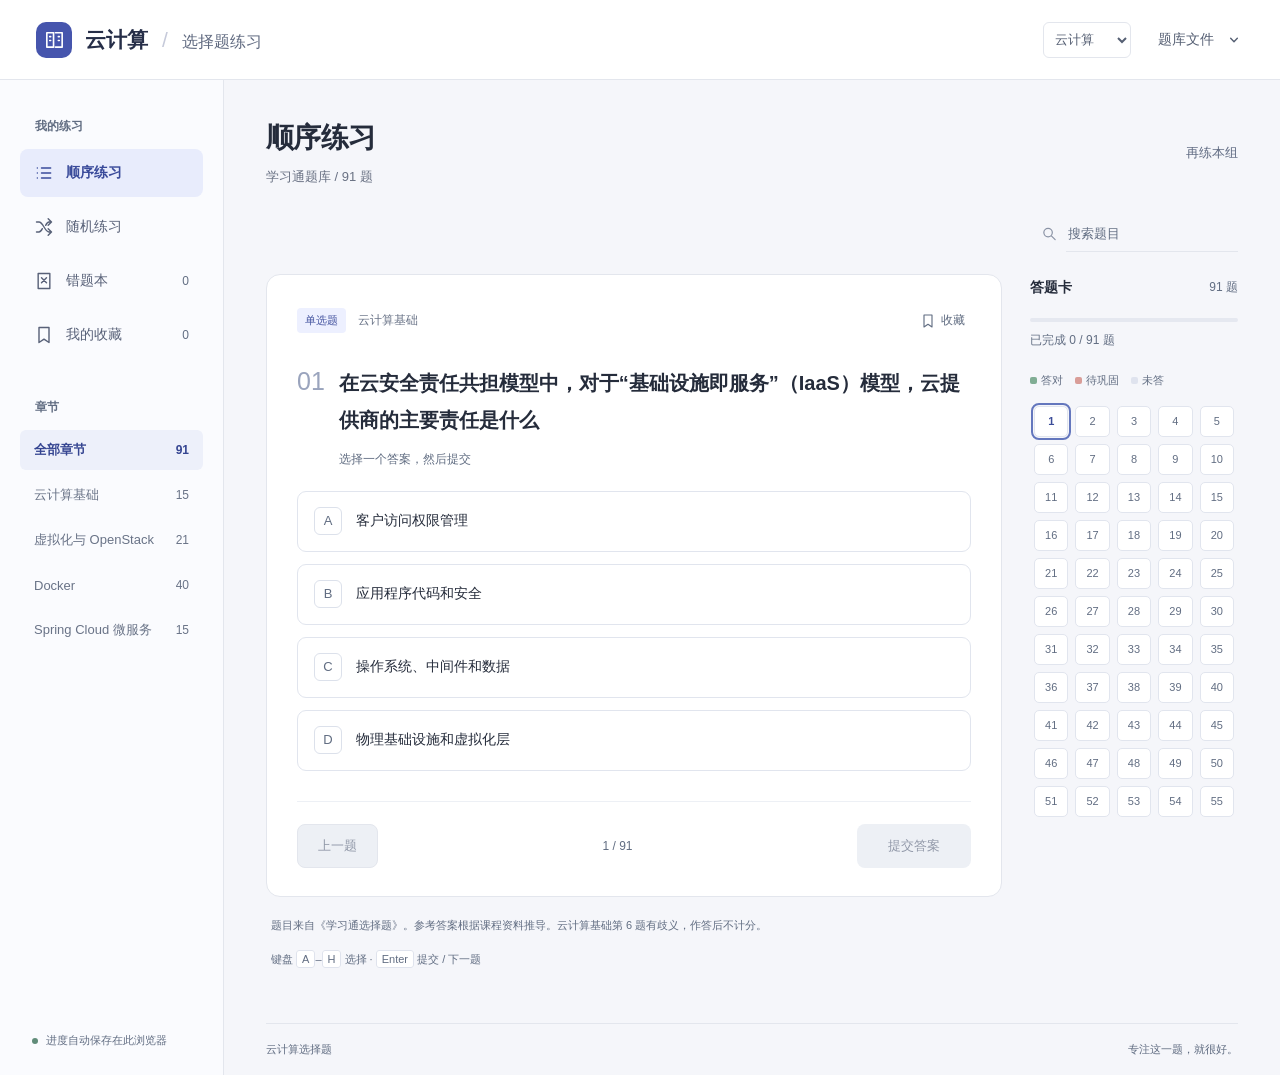
==== commit 0320fed3: "Restore original quiz layout while keeping both question banks" ====
--- a/index.html
+++ b/index.html
@@ -1,139 +1,39 @@
 <!doctype html>
 <html lang="zh-CN">
-<head>
-  <meta charset="utf-8">
-  <meta name="viewport" content="width=device-width, initial-scale=1">
-  <meta name="theme-color" content="#f1f3ef">
-  <meta name="description" content="云计算与马原选择题，支持分章练习、答题卡、错题和收藏。">
-  <title>刷题簿</title>
-  <link rel="icon" href="./icon.svg">
-  <link rel="manifest" href="./manifest.json">
-  <link rel="stylesheet" href="./style.css">
-  <script src="./app.js" defer></script>
-</head>
+<head><meta charset="utf-8"><meta name="viewport" content="width=device-width, initial-scale=1"><meta name="theme-color" content="#4655ad"><meta name="description" content="云计算与马原选择题练习，支持答题卡、错题和收藏。"><title>云计算选择题 | 刷题簿</title><link rel="icon" href="./icon.svg"><link rel="manifest" href="./manifest.json"><link rel="stylesheet" href="./style.css"><script src="./app.js" defer></script></head>
 <body>
-  <a href="#questionText" class="skip-link">跳到题目</a>
-  <header class="topbar">
-    <div class="topbar-inner">
-      <a class="brand" href="./"><img src="./icon.svg" alt="" width="30" height="30">刷题簿</a>
-      <div class="bank-controls">
-        <label class="bank-picker">
-          <span>题库</span>
-          <select id="bankSelect" aria-label="切换题库">
-            <option value="cloud">云计算</option>
-            <option value="mayuan">马原</option>
-            <option value="imported" hidden>我的题库</option>
-          </select>
-        </label>
-        <details class="file-menu">
-          <summary aria-label="题库文件" title="题库文件">
-            <svg viewBox="0 0 24 24" aria-hidden="true"><path d="M4 7a1 1 0 0 1 1-1h5l2 2h7a1 1 0 0 1 1 1v9H4z"/></svg>
-            <span>题库文件</span>
-          </summary>
-          <div class="file-actions">
-            <button id="importBtn" type="button">导入 JSON</button>
-            <button id="exportBtn" type="button" disabled>导出当前题库</button>
-          </div>
-        </details>
-        <input id="importFile" type="file" accept=".json,application/json" hidden>
-      </div>
-    </div>
-  </header>
-  <div id="notice" class="notice" role="status" hidden></div>
-  <main class="workspace">
-    <div class="workspace-heading">
-      <div>
-        <h1 id="bankTitle">云计算选择题</h1>
-        <p id="bankSummary">正在加载题库…</p>
-      </div>
-      <button id="restartBtn" class="quiet-button" type="button" disabled>
-        <svg viewBox="0 0 24 24" aria-hidden="true"><path d="M4 12a8 8 0 1 1 2 5m-2-9v4h4"/></svg>
-        重练本组
-      </button>
-    </div>
-    <nav class="mode-nav" aria-label="练习方式">
-      <button data-mode="sequence" class="active" type="button">顺序练习</button>
-      <button data-mode="random" type="button">随机练习</button>
-      <button data-mode="wrong" type="button">错题<span id="wrongCount" class="count">0</span></button>
-      <button data-mode="starred" type="button">收藏<span id="starCount" class="count">0</span></button>
-    </nav>
-    <div class="study-layout">
-      <div class="study-column">
-        <div class="toolbar">
-          <label class="filter" id="groupFilter">
-            <span id="groupLabel">章节</span>
-            <select id="yearSelect" aria-label="章节或试卷年份"><option value="all">全部章节</option></select>
-          </label>
-          <label class="filter" id="typeFilter" hidden>
-            <span>题型</span>
-            <select id="typeSelect" aria-label="题型">
-              <option value="all">全部</option>
-              <option value="single">单选</option>
-              <option value="multiple">多选</option>
-            </select>
-          </label>
-          <label class="search">
-            <svg viewBox="0 0 24 24" aria-hidden="true"><circle cx="10" cy="10" r="6"/><path d="m15 15 5 5"/></svg>
-            <input id="searchInput" type="search" placeholder="搜索题目" aria-label="搜索题目" autocomplete="off">
-          </label>
-          <a class="sheet-link" href="#answerSheet">答题卡</a>
-        </div>
-
-        <section id="quizPanel" class="quiz-panel" aria-label="答题区域" hidden>
-          <div class="question-meta">
-            <span id="typeText" class="type-tag"></span>
-            <span id="sourceText"></span>
-            <button id="starBtn" class="star-button" type="button" aria-pressed="false" aria-label="收藏本题">
-              <svg viewBox="0 0 24 24" aria-hidden="true"><path d="M6 3h12v18l-6-4-6 4z"/></svg><span>收藏</span>
-            </button>
-          </div>
-          <div class="question-heading">
-            <span id="questionNumber" aria-hidden="true"></span>
-            <h2 id="questionText" tabindex="-1"></h2>
-          </div>
-          <p id="selectHint" class="select-hint" hidden>请选择所有符合题意的选项。</p>
-          <div id="optionsList" class="options-list" role="group" aria-label="答案选项"></div>
-          <section id="feedback" class="feedback" hidden aria-live="polite">
-            <strong id="resultText"></strong>
-            <p id="answerText"></p>
-            <p id="explanationText"></p>
-            <p id="questionNote" class="question-note" hidden></p>
-            <div id="referenceLinks"></div>
-            <small id="answerSource"></small>
-          </section>
-          <div class="quiz-actions">
-            <button id="prevBtn" class="quiet-button" type="button">上一题</button>
-            <span id="progressText"></span>
-            <button id="submitBtn" class="primary-button" type="button" disabled>提交答案</button>
-            <button id="nextBtn" class="primary-button" type="button" hidden>下一题</button>
-          </div>
-        </section>
-        <section id="emptyPanel" class="empty-panel" aria-live="polite">
-          <h2 id="emptyTitle" tabindex="-1">正在准备题库</h2>
-          <p id="emptyText"></p>
-          <button id="emptyAction" class="primary-button" type="button" hidden>返回全部题目</button>
-        </section>
-        <p id="sourceNote" class="source-note"></p>
-      </div>
-
-      <aside class="answer-sheet" id="answerSheet" aria-labelledby="sheetTitle">
-        <div class="sheet-heading"><h2 id="sheetTitle">答题卡</h2><span id="sheetTotal">0 题</span></div>
-        <progress id="progressBar" max="1" value="0" aria-label="本组作答进度"></progress>
-        <p id="completionText">尚未开始</p>
-        <div class="sheet-legend">
-          <span><i class="correct" aria-hidden="true"></i>答对</span>
-          <span><i class="wrong" aria-hidden="true"></i>答错</span>
-          <span><i aria-hidden="true"></i>未答</span>
-          <span id="ungradedLegend" hidden><i class="ungraded" aria-hidden="true"></i>不计分</span>
-        </div>
-        <div id="questionGrid" class="question-grid" role="group" aria-label="跳到指定题目"></div>
-        <p class="session-summary" id="sessionSummary" hidden></p>
-      </aside>
-    </div>
-    <footer>
-      <span id="saveStatus">进度保存在此浏览器</span>
-      <span class="keyboard-note"><kbd>A</kbd>–<kbd>H</kbd> 选项 <kbd>Enter</kbd> 提交 / 下一题</span>
-    </footer>
-  </main>
-</body>
-</html>
+<a href="#questionText" class="skip-link">跳到题目</a>
+<header class="topbar">
+  <a class="brand" href="./"><span class="brand-mark" aria-hidden="true"><svg viewBox="0 0 24 24"><path d="M4 5h7v15H4zM13 5h7v15h-7M7 9h1M16 9h1M7 13h1M16 13h1"/></svg></span><span><span id="bankTitle">云计算</span><span class="brand-separator">/</span><span class="brand-sub">选择题练习</span></span></a>
+  <div class="header-actions">
+    <select id="bankSelect" aria-label="切换题库">
+      <option value="cloud">云计算</option>
+      <option value="mayuan">马原</option>
+      <option value="imported" hidden>我的题库</option>
+    </select>
+    <details class="file-menu"><summary>题库文件 <svg viewBox="0 0 24 24" aria-hidden="true"><path d="m8 10 4 4 4-4"/></svg></summary><div class="file-actions"><button id="importBtn">导入题库</button><button id="exportBtn" disabled>导出当前题库</button><p>JSON 格式 · 仅保存在此浏览器</p></div></details>
+  </div>
+  <input id="importFile" type="file" accept=".json,application/json" hidden>
+</header>
+<div id="notice" role="status" hidden></div>
+<div class="layout">
+<aside class="sidebar" aria-label="练习设置"><div class="sidebar-title">我的练习</div><nav class="mode-nav" aria-label="练习方式">
+<button data-mode="sequence" class="nav-button active"><svg viewBox="0 0 24 24" aria-hidden="true"><path d="M9 6h11M9 12h11M9 18h11M4 6h.01M4 12h.01M4 18h.01"/></svg>顺序练习</button>
+<button data-mode="random" class="nav-button"><svg viewBox="0 0 24 24" aria-hidden="true"><path d="M3 6h3c5 0 7 12 12 12h3m-4-4 4 4-4 4M3 18h3c2 0 3-2 4-4m4-4c1-2 2-4 4-4h3m-4-4 4 4-4 4"/></svg>随机练习</button>
+<button data-mode="wrong" class="nav-button"><svg viewBox="0 0 24 24" aria-hidden="true"><path d="M5 3h14v18H5zM9 8l6 6m0-6-6 6"/></svg>错题本 <span id="wrongCount" class="count">0</span></button>
+<button data-mode="starred" class="nav-button"><svg viewBox="0 0 24 24" aria-hidden="true"><path d="M6 3h12v18l-6-4-6 4z"/></svg>我的收藏 <span id="starCount" class="count">0</span></button></nav>
+<div class="year-section" id="groupFilter"><label class="sidebar-title" id="groupLabel" for="yearSelect">章节</label><select id="yearSelect"><option value="all">全部章节</option></select><div id="yearList" class="year-list"></div></div>
+<div class="sidebar-note"><span class="save-dot"></span><span id="saveStatus">进度自动保存在此浏览器</span></div></aside>
+<main class="workspace"><div class="workspace-heading"><div><h1 id="modeTitle">顺序练习</h1><p id="bankSummary">正在读取题库…</p></div><button id="restartBtn" class="quiet-button" disabled>再练本组</button></div>
+<div class="toolbar"><div class="type-filter" id="typeFilter" role="group" aria-label="筛选题型"><button data-type="all" class="active">全部题型</button><button data-type="single">单选</button><button data-type="multiple">多选</button></div><label class="search"><svg viewBox="0 0 24 24" aria-hidden="true"><circle cx="10" cy="10" r="6"/><path d="m15 15 5 5"/></svg><input id="searchInput" type="search" placeholder="搜索题目" aria-label="搜索题目" autocomplete="off"></label></div>
+<div class="study-layout"><div class="study-column">
+<section id="quizPanel" class="quiz-panel" hidden aria-label="答题区域">
+<div class="question-meta"><span id="typeText" class="type-tag"></span><span id="sourceText"></span><button id="starBtn" class="star-button" aria-pressed="false" aria-label="收藏本题"><svg viewBox="0 0 24 24" aria-hidden="true"><path d="M6 3h12v18l-6-4-6 4z"/></svg><span>收藏</span></button></div>
+<div class="question-heading"><span id="questionNumber" aria-hidden="true"></span><h2 id="questionText" tabindex="-1"></h2></div><p id="selectHint" class="select-hint"></p><div id="optionsList" class="options-list" role="group" aria-label="答案选项"></div>
+<section id="feedback" class="feedback" hidden aria-live="polite"><strong id="resultText"></strong><p id="answerText"></p><p id="explanationText"></p><p id="questionNote" class="question-note" hidden></p><div id="referenceLinks"></div><small id="answerSource"></small></section>
+<div class="quiz-actions"><button id="prevBtn" class="secondary-button">上一题</button><span id="progressText"></span><button id="submitBtn" class="primary-button" disabled>提交答案</button><button id="nextBtn" class="primary-button" hidden>下一题 →</button></div></section>
+<section id="emptyPanel" class="empty-panel" aria-live="polite"><h2 id="emptyTitle" tabindex="-1">正在准备题库</h2><p id="emptyText">稍等片刻，马上开始。</p><button id="emptyAction" class="primary-button" hidden>返回全部题目</button></section>
+<p class="source-note" id="sourceNote"></p><p class="keyboard-note">键盘 <kbd>A</kbd>–<kbd>H</kbd> 选择 · <kbd>Enter</kbd> 提交 / 下一题</p></div>
+<aside class="answer-sheet" aria-label="答题卡"><div class="sheet-heading"><h2>答题卡</h2><span id="sheetTotal">0 题</span></div><div class="progress-track" id="sheetProgress" role="progressbar" aria-label="本组作答进度" aria-valuemin="0" aria-valuemax="1" aria-valuenow="0"><span id="progressBar"></span></div><p id="completionText">尚未开始</p><div class="sheet-legend"><span><i class="correct"></i>答对</span><span><i class="wrong"></i>待巩固</span><span><i></i>未答</span><span id="ungradedLegend" hidden><i class="ungraded"></i>不计分</span></div><div id="questionGrid" class="question-grid"></div><div class="session-summary" id="sessionSummary" hidden></div></aside></div>
+<footer><span id="footerBank"></span><span>专注这一题，就很好。</span></footer></main></div>
+</body></html>
--- a/style.css
+++ b/style.css
@@ -1,203 +1,26 @@
-@font-face {
-  font-family: "Source Sans 3";
-  src: url("./assets/source-sans-3-latin.woff2") format("woff2");
-  font-style: normal;
-  font-weight: 400 800;
-  font-display: swap;
-  unicode-range: U+0000-00FF, U+0131, U+0152-0153, U+02BB-02BC, U+02C6, U+02DA, U+02DC, U+0304, U+0308, U+0329, U+2000-206F, U+20AC, U+2122, U+2191, U+2193, U+2212, U+2215, U+FEFF, U+FFFD;
+:root{font-family:"Segoe UI","Microsoft YaHei","PingFang SC",sans-serif;color:#252c3b;background:#f5f6fa;--accent:#4655ad;--muted:#697183;--line:#e3e6ed;--soft:#edf0ff;--green:#267452;--red:#b34846;color-scheme:light;scrollbar-color:#bcc2d3 #f5f6fa}
+*{box-sizing:border-box}body{margin:0}button,input,select{font:inherit}button,a,summary,select{-webkit-tap-highlight-color:transparent}button,summary{cursor:pointer}button{border:0;background:none;color:inherit}button:disabled{cursor:default;color:#9198a8;background:#edf0f5}button:focus-visible,a:focus-visible,summary:focus-visible,select:focus-visible,input:focus-visible{outline:3px solid #8697ec;outline-offset:3px}::selection{background:#dce2ff;color:#273776}a{color:var(--accent);text-underline-offset:4px}svg{width:20px;height:20px;fill:none;stroke:currentColor;stroke-width:1.7;stroke-linecap:round;stroke-linejoin:round;flex-shrink:0}[hidden]{display:none!important}
+.skip-link{position:fixed;top:-60px;left:16px;padding:12px;background:white;z-index:10}.skip-link:focus{top:10px}.topbar{height:80px;padding:0 36px;border-bottom:1px solid var(--line);display:flex;align-items:center;justify-content:space-between;background:#fff}.brand{display:flex;align-items:center;gap:13px;color:#262e48;font-size:21px;font-weight:650;text-decoration:none}.brand-mark{display:grid;place-items:center;background:var(--accent);color:white;width:36px;height:36px;border-radius:10px}.brand-mark svg{width:23px;height:23px}.brand-separator{padding:0 14px;color:#c6cada;font-weight:400}.brand-sub{font-size:16px;font-weight:500;color:#606a80}.file-menu{position:relative;font-size:14px}.file-menu summary{list-style:none;padding:12px 0 12px 15px;display:flex;align-items:center;gap:10px;color:#555f73}.file-menu summary::-webkit-details-marker{display:none}.file-actions{position:absolute;right:0;top:48px;width:248px;background:white;border:1px solid var(--line);border-radius:12px;padding:8px;z-index:4}.file-actions button{display:block;width:100%;text-align:left;padding:12px;border-radius:6px}.file-actions button:hover{background:var(--soft)}.file-actions p{font-size:12px;color:var(--muted);padding:8px;margin:0}
+.layout{display:grid;grid-template-columns:224px minmax(0,1fr);max-width:1600px;margin:auto;min-height:calc(100vh - 80px)}.sidebar{padding:38px 20px 24px;border-right:1px solid var(--line);display:flex;flex-direction:column;background:#fafbfe}.sidebar-title{display:block;font-size:12px;color:#616d82;margin:0 15px 14px;font-weight:600}.mode-nav{display:grid;gap:6px}.nav-button{display:flex;gap:12px;align-items:center;text-align:left;min-height:48px;padding:12px 14px;border-radius:8px;font-size:14px;color:#586178}.nav-button.active{background:#e8ecfc;color:#394a9a;font-weight:650}.nav-button:hover:not(.active){background:#eff1f7}.count{margin-left:auto;font-size:12px;font-variant-numeric:tabular-nums;color:#616d82}.year-section{margin-top:40px}.year-list{display:grid;gap:5px}.year-button{display:flex;justify-content:space-between;min-height:40px;align-items:center;padding:10px 14px;font-size:13px;color:#697387;border-radius:6px;font-variant-numeric:tabular-nums}.year-button.active{color:#354591;background:#edf0fa;font-weight:650}.year-button:hover{background:#edf0fa}.year-button span:last-child{font-size:12px}.sidebar-note{margin-top:auto;padding:50px 12px 0;display:flex;align-items:baseline;gap:8px;color:#616d82;font-size:11px;line-height:1.8}.save-dot{width:6px;height:6px;border-radius:50%;background:#608c79;flex-shrink:0}#yearSelect{display:none}
+.workspace{padding:39px 42px 18px;min-width:0}.workspace-heading{display:flex;align-items:center;justify-content:space-between;gap:14px}h1{font-size:28px;line-height:1.35;font-weight:650;margin:0;letter-spacing:-.025em}.workspace-heading p{font-size:13px;color:var(--muted);margin:9px 0 0;line-height:1.7}.quiet-button{font-size:13px;color:#616c83;padding:12px 0 12px 14px;white-space:nowrap}.quiet-button:hover{color:var(--accent)}.toolbar{display:flex;justify-content:space-between;gap:16px;margin:28px 0 22px;align-items:center}.type-filter{display:flex;border-bottom:1px solid var(--line);gap:22px;flex-shrink:0}.type-filter button{padding:10px 0 12px;font-size:13px;color:var(--muted);border-bottom:2px solid transparent}.type-filter button.active{color:var(--accent);border-bottom-color:var(--accent);font-weight:650}.search{display:flex;gap:8px;align-items:center;color:#8a93a5;max-width:220px}.search svg{width:17px}.search input{min-width:0;width:100%;border:0;border-bottom:1px solid var(--line);background:none;padding:10px 2px;color:#343d50;font-size:13px;caret-color:var(--accent)}.search input::placeholder{color:#616d82}
+.study-layout{display:grid;grid-template-columns:minmax(0,1fr) 208px;gap:28px;align-items:start}.study-column{min-width:0}.quiz-panel,.empty-panel{border:1px solid var(--line);background:#fff;border-radius:14px;padding:28px 30px}.question-meta{display:flex;align-items:center;gap:12px;font-size:12px;color:#697387;flex-wrap:wrap}.type-tag{background:var(--soft);color:#4655a0;padding:5px 8px;border-radius:4px;font-size:11px}.star-button{margin-left:auto;display:flex;align-items:center;gap:5px;font-size:12px;min-height:36px;color:#616d82}.star-button svg{width:16px;height:16px}.star-button[aria-pressed=true]{color:var(--accent)}.star-button[aria-pressed=true] svg{fill:#e8ecff}.question-heading{display:flex;align-items:baseline;gap:14px;margin-top:26px}.question-heading>span{font-size:25px;color:#9aa4bd;font-variant-numeric:tabular-nums;flex-shrink:0}h2#questionText{font-size:20px;font-weight:600;line-height:1.85;margin:0;overflow-wrap:anywhere;outline:none}.select-hint{font-size:12px;color:#616d82;margin:12px 0 23px;padding-left:42px}.options-list{display:grid;gap:12px}.option-button{width:100%;min-height:61px;border:1px solid #e1e5ee;border-radius:9px;padding:15px 16px;display:flex;align-items:center;gap:14px;text-align:left;background:#fff;line-height:1.7;font-size:14px;transition:background-color .16s,border-color .16s}.option-button:hover:not(:disabled){background:#f7f8fd;border-color:#a6b1d8}.option-key{display:grid;place-items:center;flex-shrink:0;width:28px;height:28px;border:1px solid #dce1eb;border-radius:6px;color:#616d82;font-size:13px}.option-text{overflow-wrap:anywhere;flex:1}.option-button.selected{background:#f0f2ff;border-color:#6474c6;color:#34458d}.option-button.selected .option-key{background:var(--accent);color:white;border-color:var(--accent)}.option-button:disabled{color:#47516a;background:#fafbfc}.option-button.is-correct{border-color:#8ab59f;background:#f1f8f3}.option-button.is-correct .option-key{border-color:#92b7a5;color:#276c4f;background:#e2f0e7}.option-button.is-wrong{border-color:#d4a2a0;background:#fdf3f2}.option-button.is-wrong .option-key{border-color:#d4a2a0;color:#a43f3e;background:#f8e5e3}.option-state{font-size:11px;white-space:nowrap;color:var(--green)}.is-wrong .option-state{color:var(--red)}
+.quiz-actions{display:flex;align-items:center;gap:12px;border-top:1px solid #edf0f5;padding-top:22px;margin-top:30px}.primary-button,.secondary-button{min-height:44px;padding:11px 20px;border-radius:8px;font-size:13px;font-weight:550}.primary-button{background:var(--accent);color:white;min-width:114px}.primary-button:hover:not(:disabled){background:#38488f}.secondary-button{color:#606b80;border:1px solid var(--line);background:white}.secondary-button:hover:not(:disabled){background:#f3f5fb}#progressText{font-size:12px;color:#616d82;flex:1;text-align:center;font-variant-numeric:tabular-nums}.feedback{margin-top:24px;padding:20px;background:#f3f7f4;border-radius:9px;font-size:13px;line-height:1.85;animation:reveal .22s ease-out}.feedback.wrong{background:#fcf5f4}.feedback>strong{font-size:15px;color:var(--green)}.feedback.wrong>strong{color:var(--red)}.feedback p{margin:8px 0;color:#4c596a}.feedback small{color:#687487;font-size:11px}.feedback .question-note{padding-top:10px;border-top:1px solid #dfdfe4;color:#8b662d}#referenceLinks a{display:block;font-size:12px;margin-bottom:5px}.source-note{margin:18px 5px 0;font-size:11px;color:#616d82;line-height:1.9}.keyboard-note{margin:16px 5px;font-size:11px;color:#616d82}kbd{font-family:inherit;font-size:11px;padding:2px 5px;background:#fff;border:1px solid #dfe3ed;border-radius:3px}
+.answer-sheet{padding-top:5px}.sheet-heading{display:flex;align-items:center;justify-content:space-between}.sheet-heading h2{font-size:14px;font-weight:600;margin:0}.sheet-heading>span{font-size:12px;color:#616d82}.progress-track{height:4px;background:#e5e8f0;border-radius:4px;margin:21px 0 10px;overflow:hidden}.progress-track span{display:block;height:100%;width:0;background:#6b7bcc;transition:none}#completionText{font-size:12px;color:#616d82;margin:0}.sheet-legend{display:flex;gap:12px;font-size:11px;color:#616d82;margin:24px 0 14px}.sheet-legend span{display:flex;align-items:center;gap:4px}.sheet-legend i{width:7px;height:7px;border-radius:2px;background:#dfe3ee}.sheet-legend i.correct{background:#80ad94}.sheet-legend i.wrong{background:#d99d98}.question-grid{display:grid;grid-template-columns:repeat(5,minmax(0,1fr));gap:7px;max-height:420px;overflow:auto;padding:4px}.question-grid button{min-height:31px;border-radius:5px;font-size:11px;background:#fff;border:1px solid #e1e5ee;color:#616d82;font-variant-numeric:tabular-nums}.question-grid button.correct{background:#e7f2eb;border-color:#c6e0d1;color:#2f7453}.question-grid button.wrong{background:#fae9e7;border-color:#ebcbc8;color:#a84c46}.question-grid button.current{outline:2px solid #6477bd;outline-offset:1px;color:#3c4d99;font-weight:700}.session-summary{border-top:1px solid var(--line);font-size:11px;color:#616d82;line-height:1.9;margin:22px 0 0;padding-top:16px}.empty-panel{padding:68px 28px;text-align:center}.empty-panel h2{font-size:23px;margin:0 0 12px}.empty-panel p{font-size:14px;color:var(--muted);line-height:1.9}.empty-panel button{margin-top:14px}footer{display:flex;justify-content:space-between;margin-top:40px;padding-top:18px;border-top:1px solid var(--line);font-size:11px;color:#616d82}#notice{padding:12px 24px;background:#e9edf9;color:#364784;font-size:13px;line-height:1.7}#notice.error{background:#fcecea;color:#9c403b}@keyframes reveal{from{clip-path:inset(0 0 100% 0)}to{clip-path:inset(0)}}
+@media(min-width:1500px){.workspace{padding-left:56px;padding-right:56px}.study-layout{gap:40px;grid-template-columns:minmax(0,1fr) 224px}.quiz-panel{padding:32px 40px}}
+@media(max-width:1150px){.layout{grid-template-columns:190px minmax(0,1fr)}.sidebar{padding-left:12px;padding-right:12px}.workspace{padding:30px 26px}.study-layout{grid-template-columns:minmax(0,1fr)}.answer-sheet{margin-top:8px}.question-grid{grid-template-columns:repeat(auto-fill,minmax(32px,1fr));max-height:172px}.sheet-legend{margin:14px 0 10px}.session-summary{margin-top:14px}.progress-track{margin-top:14px}.quiz-panel{padding:25px}.answer-sheet h2{font-size:13px}}
+@media(max-width:700px){.topbar{height:66px;padding:0 20px}.brand{font-size:19px;gap:9px}.brand-mark{width:31px;height:31px}.brand-mark svg{width:20px}.brand-separator{padding:0 9px}.brand-sub{font-size:13px}.file-menu{font-size:12px}.layout{display:block}.sidebar{padding:16px 16px 0;border:0;background:#f5f6fa;display:block}.sidebar>.sidebar-title,.year-list,.sidebar-note{display:none}.mode-nav{display:grid;grid-template-columns:repeat(4,1fr);gap:3px}.nav-button{justify-content:center;min-height:44px;padding:10px 3px;font-size:12px;gap:4px}.nav-button svg{display:none}.count{margin-left:1px;font-size:11px}.year-section{margin-top:20px;display:flex;align-items:center;gap:12px;padding:0 3px}.year-section .sidebar-title{margin:0;white-space:nowrap;font-size:12px}#yearSelect{display:block;width:100%;background:#fff;border:1px solid var(--line);color:#4b5871;border-radius:7px;padding:9px;font-size:12px;min-height:40px}.workspace{padding:23px 16px 16px}.workspace-heading{align-items:flex-start}h1{font-size:23px}.workspace-heading p{font-size:11px;max-width:245px;margin-top:7px}.quiet-button{font-size:12px;padding-top:6px}.toolbar{margin:18px 0;gap:14px}.type-filter{gap:16px}.type-filter button{font-size:12px}.search{max-width:142px}.search input{font-size:12px}.quiz-panel{padding:20px 18px;border-radius:12px}.question-meta{gap:8px;font-size:11px}.type-tag{font-size:11px}.star-button{font-size:11px;gap:3px}.question-heading{gap:9px;margin-top:20px}.question-heading>span{font-size:21px}h2#questionText{font-size:17px;line-height:1.85}.select-hint{font-size:11px;padding-left:32px;margin:9px 0 20px}.option-button{font-size:13px;padding:13px 12px;gap:11px;min-height:60px}.option-key{width:26px;height:26px;font-size:12px}.option-state{font-size:11px}.quiz-actions{gap:8px;margin-top:24px;padding-top:18px}.primary-button,.secondary-button{font-size:12px;padding:11px 13px;min-width:0}.primary-button{min-width:100px}#progressText{font-size:11px}.keyboard-note{display:none}.answer-sheet{padding:8px 3px 0}.question-grid{gap:8px;max-height:184px}.question-grid button{min-height:34px}.source-note{font-size:11px;margin-top:14px}footer{margin-top:25px;font-size:11px}.feedback{padding:16px;font-size:12px}.feedback>strong{font-size:14px}}
+@media(prefers-reduced-motion:reduce){*,*::before,*::after{animation:none!important;transition:none!important}}
+
+.header-actions{display:flex;align-items:center;gap:12px}
+#bankSelect{min-height:36px;padding:5px 7px;border:1px solid var(--line);border-radius:6px;background:#fff;color:#555f73;font-size:13px}
+.toolbar .search{margin-left:auto}
+.sheet-legend{flex-wrap:wrap}
+.sheet-legend i.ungraded{background:#c6ac62}
+.question-grid button.ungraded{background:#faf2db;border-color:#e8d7a4;color:#715821}
+.feedback.ungraded{background:#faf2db;color:#69511d}
+@media(max-width:470px){
+  .brand-separator,.brand-sub{display:none}
+  .brand{white-space:nowrap}
+  .header-actions{gap:5px}
+  .file-menu summary{padding-left:5px;white-space:nowrap}
 }
-:root {
-  color-scheme: light;
-  --desk: #f1f3ef;
-  --paper: #fffefa;
-  --ink: #172b2a;
-  --muted: #4f625e;
-  --teal: #0b514d;
-  --teal-deep: #073d3a;
-  --line: #cbd4cc;
-  --sheet: #e6ece6;
-  --mark: #9a412b;
-  --tint: #e1eee6;
-  --wrong: #842e23;
-  --wrong-bg: #f7e8e1;
-  --ungraded: #67521a;
-  --ungraded-bg: #f4ecce;
-  --site-width: 1120px;
-  font-family: "Source Sans 3", "PingFang SC", "Microsoft YaHei", "Noto Sans CJK SC", system-ui, sans-serif;
-  line-height: 1.5;
-  background: var(--desk);
-  color: var(--ink);
-}
-* { box-sizing: border-box; }
-[hidden] { display: none !important; }
-body { margin: 0; }
-button, input, select { font: inherit; color: inherit; }
-button, select, summary { cursor: pointer; }
-button { border: 0; background: none; }
-button:disabled { cursor: default; }
-a { color: var(--teal); text-underline-offset: .2em; }
-::selection { background: #c8e4d7; color: var(--teal-deep); }
-:focus-visible { outline: 2px solid var(--teal); outline-offset: 3px; }
-svg { width: 1.2em; height: 1.2em; fill: none; stroke: currentColor; stroke-width: 1.7; stroke-linecap: round; stroke-linejoin: round; flex: none; }
-.skip-link { position: absolute; left: 1rem; top: 1rem; padding: .65rem 1rem; background: var(--paper); z-index: 5; }
-.skip-link:not(:focus) { clip-path: inset(50%); }
-.topbar { border-bottom: 1px solid var(--line); }
-.topbar-inner, .workspace, .notice { width: min(var(--site-width), calc(100% - 64px)); margin-inline: auto; }
-.topbar-inner { height: 66px; display: flex; align-items: center; justify-content: space-between; gap: 16px; }
-.brand { display: inline-flex; align-items: center; gap: 10px; color: var(--ink); text-decoration: none; font-weight: 750; font-size: 1.05rem; white-space: nowrap; }
-.brand img { border-radius: 6px; display: block; }
-.bank-controls { display: flex; align-items: center; gap: 14px; }
-.bank-picker, .file-menu summary { display: flex; align-items: center; gap: 8px; font-size: .875rem; }
-.bank-picker > span { color: var(--muted); }
-.bank-picker select { height: 38px; border: 1px solid var(--line); border-radius: 5px; padding-inline: 10px 6px; background: var(--paper); font-weight: 650; }
-.file-menu { position: relative; }
-.file-menu summary { list-style: none; min-height: 44px; color: var(--teal); }
-.file-menu summary::-webkit-details-marker { display: none; }
-.file-actions { position: absolute; z-index: 2; right: 0; top: calc(100% + 5px); width: 11.5rem; padding: 5px; background: var(--paper); border: 1px solid var(--line); border-radius: 6px; box-shadow: 0 8px 25px #172b2a14; }
-.file-actions button { display: block; min-height: 42px; width: 100%; padding: 0 9px; text-align: start; border-radius: 3px; }
-.file-actions button:enabled:hover, .quiet-button:enabled:hover, .star-button:hover { background: var(--tint); }
-.notice { margin-block: 16px 0; padding: 10px 14px; border: 1px solid var(--line); background: var(--paper); }
-.notice.error { color: var(--wrong); }
-.workspace { padding-top: 38px; }
-.workspace-heading { display: flex; justify-content: space-between; align-items: end; gap: 12px; }
-h1, h2, p { margin: 0; }
-h1 { font-size: clamp(1.75rem, 4vw, 2.65rem); line-height: 1.18; letter-spacing: -.035em; font-weight: 800; }
-#bankSummary { color: var(--muted); font-size: .875rem; margin-top: 8px; }
-.quiet-button, .primary-button, .star-button { min-height: 44px; padding: 8px 14px; border-radius: 5px; font-weight: 650; font-size: .875rem; }
-.quiet-button { display: inline-flex; align-items: center; justify-content: center; gap: 6px; color: var(--teal); white-space: nowrap; }
-.quiet-button:disabled, .file-actions button:disabled { color: #626f69; }
-.mode-nav { display: flex; gap: 28px; margin-top: 22px; border-bottom: 1px solid var(--line); }
-.mode-nav button { position: relative; display: inline-flex; align-items: center; justify-content: center; gap: 5px; min-height: 48px; padding: 0 1px; font-size: .94rem; color: var(--muted); white-space: nowrap; }
-.mode-nav button:hover, .mode-nav button.active { color: var(--teal); }
-.mode-nav button.active { font-weight: 750; }
-.mode-nav button.active::after { position: absolute; inset: auto 0 -1px; height: 3px; background: var(--teal); content: ""; }
-.count { font-size: .75rem; font-variant-numeric: tabular-nums; }
-.study-layout { display: grid; grid-template-columns: minmax(0, 1fr) 290px; align-items: start; gap: 28px; margin-top: 19px; }
-.study-column { min-width: 0; }
-.toolbar { display: flex; flex-wrap: wrap; align-items: center; gap: 8px; margin-bottom: 16px; }
-.filter, .search { min-height: 42px; display: flex; align-items: center; border: 1px solid var(--line); border-radius: 5px; background: var(--paper); color: var(--muted); font-size: .875rem; }
-.filter { padding-left: 10px; max-width: 100%; }
-.filter select { border: 0; padding: 7px 8px; border-radius: 5px; height: 40px; background: transparent; max-width: 15rem; min-width: 0; color: var(--ink); }
-.search { gap: 8px; padding-inline: 11px; width: 172px; margin-left: auto; }
-.search input { border: 0; outline: none; background: transparent; width: 100%; min-width: 0; height: 40px; padding: 0; }
-.search input::placeholder { color: var(--muted); }
-.search:focus-within { outline: 2px solid var(--teal); outline-offset: 2px; }
-.sheet-link { display: none; }
-.quiz-panel, .empty-panel {
-  padding: 23px 32px 19px;
-  border: 1px solid var(--line);
-  border-top: 2px solid var(--teal);
-  background: var(--paper);
-}
-.question-meta { display: flex; align-items: center; flex-wrap: wrap; column-gap: 10px; color: var(--muted); font-size: .82rem; min-height: 44px; }
-.type-tag { color: var(--teal); font-weight: 750; white-space: nowrap; }
-#sourceText { min-width: 0; }
-#sourceText:empty { display: none; }
-#sourceText::before { content: "/"; margin-right: 10px; color: #76827b; }
-.star-button { margin-left: auto; display: flex; align-items: center; gap: 6px; color: var(--teal); }
-.star-button[aria-pressed="true"] svg { fill: currentColor; }
-.question-heading { display: grid; grid-template-columns: 3.4rem minmax(0, 1fr); gap: 14px; align-items: start; margin: 16px 0 25px; }
-#questionNumber { font-size: 2.25rem; line-height: 1.1; color: var(--mark); font-weight: 650; font-variant-numeric: tabular-nums; letter-spacing: -.04em; }
-#questionText { font-size: clamp(1.16rem, 2vw, 1.45rem); font-weight: 750; line-height: 1.55; overflow-wrap: anywhere; scroll-margin: 20px; }
-#questionText:focus:not(:focus-visible), #emptyTitle:focus:not(:focus-visible) { outline: none; }
-.select-hint { margin: -12px 0 14px; color: var(--muted); font-size: .85rem; }
-.options-list { display: grid; border-top: 1px solid var(--line); }
-.option-button {
-  display: grid; grid-template-columns: 35px minmax(0, 1fr) auto; align-items: center; gap: 13px;
-  width: 100%; min-height: 54px; padding: 10px 10px 10px 4px; border-bottom: 1px solid var(--line);
-  text-align: left; line-height: 1.5;
-}
-.option-text { overflow-wrap: anywhere; }
-.option-key { display: grid; place-items: center; width: 29px; height: 29px; border: 1px solid #9aa9a0; border-radius: 50%; color: var(--muted); font-weight: 700; font-size: .83rem; }
-.option-button:not(:disabled):hover, .option-button.selected { background: var(--tint); }
-.option-button.selected .option-key, .option-button.is-correct .option-key { background: var(--teal); border-color: var(--teal); color: white; }
-.option-button.is-correct { background: var(--tint); color: var(--teal-deep); }
-.option-button.is-wrong { background: var(--wrong-bg); color: var(--wrong); }
-.option-button.is-wrong .option-key { background: var(--wrong); border-color: var(--wrong); color: white; }
-.option-state { font-size: .76rem; font-weight: 700; }
-.feedback { background: var(--tint); color: var(--teal-deep); margin-top: 16px; padding: 14px 16px; border-radius: 5px; font-size: .9rem; overflow-wrap: anywhere; }
-.feedback.wrong { color: var(--wrong); background: var(--wrong-bg); }
-.feedback.ungraded { color: var(--ungraded); background: var(--ungraded-bg); }
-.feedback p:not(:empty) { margin-block: 5px; }
-.feedback small { display: block; margin-top: 7px; color: var(--muted); }
-#referenceLinks a { display: block; }
-.question-note { font-weight: 650; }
-.quiz-actions { display: grid; grid-template-columns: 1fr auto 1fr; align-items: center; gap: 9px; margin-top: 16px; }
-.quiz-actions > :first-child { justify-self: start; padding-left: 7px; }
-.quiz-actions > .primary-button { justify-self: end; }
-#progressText { font-size: .85rem; color: var(--muted); font-variant-numeric: tabular-nums; white-space: nowrap; }
-.primary-button { background: var(--teal); color: white; padding-inline: 19px; }
-.primary-button:enabled:hover { background: var(--teal-deep); }
-.primary-button:disabled { color: #4f625e; background: #e5eae5; }
-.empty-panel { padding-block: 32px; }
-.empty-panel h2 { font-size: 1.3rem; }
-.empty-panel p:not(:empty) { margin-top: 8px; color: var(--muted); }
-.empty-panel .primary-button { margin-top: 16px; }
-.source-note { color: var(--muted); font-size: .79rem; margin: 13px 0 0; }
-.answer-sheet { scroll-margin: 14px; padding: 17px 16px 15px; background: var(--sheet); border: 1px solid var(--line); border-radius: 6px; }
-.sheet-heading { display: flex; align-items: baseline; justify-content: space-between; gap: 8px; }
-.sheet-heading h2 { font-size: 1rem; }
-#sheetTotal, #completionText { color: var(--muted); font-size: .8rem; font-variant-numeric: tabular-nums; }
-#progressBar { width: 100%; height: 5px; appearance: none; border: 0; border-radius: 2px; color: var(--teal); background: #c8d5cc; display: block; margin: 13px 0 7px; }
-#progressBar::-webkit-progress-bar { border-radius: 2px; background: #c8d5cc; }
-#progressBar::-webkit-progress-value { border-radius: 2px; background: var(--teal); }
-#progressBar::-moz-progress-bar { border-radius: 2px; background: var(--teal); }
-.sheet-legend { display: flex; gap: 10px; flex-wrap: wrap; color: var(--muted); font-size: .74rem; margin: 14px 0 12px; }
-.sheet-legend span { display: flex; align-items: center; gap: 4px; }
-.sheet-legend i { width: 9px; height: 9px; border: 1px solid #8b9d93; border-radius: 2px; background: var(--paper); }
-.sheet-legend .correct { background: var(--teal); border-color: var(--teal); }
-.sheet-legend .wrong { background: var(--wrong-bg); border-color: var(--wrong); }
-.sheet-legend .ungraded { background: var(--ungraded-bg); border-color: var(--ungraded); }
-.question-grid { display: grid; grid-template-columns: repeat(7, minmax(0, 1fr)); gap: 4px; max-height: min(470px, 52vh); overflow-y: auto; scrollbar-width: thin; scrollbar-color: #a7b8ae transparent; padding: 3px; margin: -3px; }
-.question-grid button { min-height: 32px; border: 1px solid #adbcb2; border-radius: 4px; padding: 0; background: var(--paper); font-size: .76rem; font-variant-numeric: tabular-nums; }
-.question-grid button:hover { border-color: var(--teal); }
-.question-grid button[aria-current="step"] { border-color: var(--teal); box-shadow: inset 0 0 0 1px var(--teal); font-weight: 800; }
-.question-grid .correct { background: var(--teal); color: white; border-color: var(--teal); }
-.question-grid .wrong { background: var(--wrong-bg); color: var(--wrong); border-color: #bb796a; }
-.question-grid .ungraded { background: var(--ungraded-bg); color: var(--ungraded); border-color: #ac995e; }
-.question-grid button.correct[aria-current="step"] { box-shadow: inset 0 0 0 2px var(--paper); }
-.question-grid button:focus-visible { outline-offset: 1px; }
-.session-summary { border-top: 1px solid var(--line); margin-top: 12px; padding-top: 10px; font-size: .8rem; }
-footer { display: flex; align-items: baseline; justify-content: space-between; flex-wrap: wrap; gap: 8px; margin: 25px 0 16px; padding-top: 13px; border-top: 1px solid var(--line); color: var(--muted); font-size: .77rem; }
-kbd { font: inherit; font-weight: 650; }
-
-@media (max-width: 860px) {
-  .topbar-inner, .workspace, .notice { width: calc(100% - 40px); }
-  .study-layout { grid-template-columns: minmax(0, 1fr) 235px; gap: 16px; }
-  .quiz-panel, .empty-panel { padding-inline: 21px; }
-  .question-grid { grid-template-columns: repeat(6, minmax(0, 1fr)); }
-}
-@media (max-width: 700px) {
-  .topbar-inner, .workspace, .notice { width: calc(100% - 28px); }
-  .topbar-inner { height: 58px; }
-  .bank-controls { gap: 10px; }
-  .file-menu summary { justify-content: center; min-width: 44px; }
-  .file-menu summary span, .bank-picker > span, .filter > span { display: none; }
-  .workspace { padding-top: 25px; }
-  #restartBtn { padding-inline: 5px; }
-  #restartBtn svg { display: none; }
-  .mode-nav { justify-content: space-between; gap: 6px; margin-top: 16px; }
-  .mode-nav button { flex: 1; font-size: .86rem; }
-  .study-layout { grid-template-columns: minmax(0, 1fr); margin-top: 13px; gap: 16px; }
-  .toolbar { gap: 6px; margin-bottom: 12px; }
-  .filter { padding-left: 0; }
-  .filter select { padding-inline: 6px 1px; max-width: 8rem; }
-  .search { flex: 1 1 95px; margin-left: 0; width: auto; max-width: 240px; padding-inline: 6px; gap: 5px; }
-  .sheet-link { display: grid; place-items: center; min-height: 44px; font-size: .83rem; padding-inline: 6px; text-decoration: none; }
-  .quiz-panel, .empty-panel { padding: 13px 14px 14px; }
-  .question-heading { grid-template-columns: 2.5rem minmax(0, 1fr); gap: 9px; margin-block: 12px 19px; }
-  #questionNumber { font-size: 1.65rem; }
-  .star-button { padding-inline: 5px; }
-  .option-button { gap: 7px; padding: 9px 5px; }
-  .option-state { font-size: .69rem; }
-  .primary-button { padding-inline: 12px; }
-  .question-grid { grid-template-columns: repeat(auto-fit, minmax(40px, 1fr)); max-height: 386px; }
-  .question-grid button { min-height: 44px; }
-  .keyboard-note { display: none; }
-}
-@media (max-width: 350px) {
-  .question-heading { display: block; }
-  #questionNumber { font-size: 1.25rem; display: block; margin-bottom: 5px; }
-  .option-button { grid-template-columns: 32px minmax(0, 1fr); }
-  .option-state { grid-column: 2; }
-}
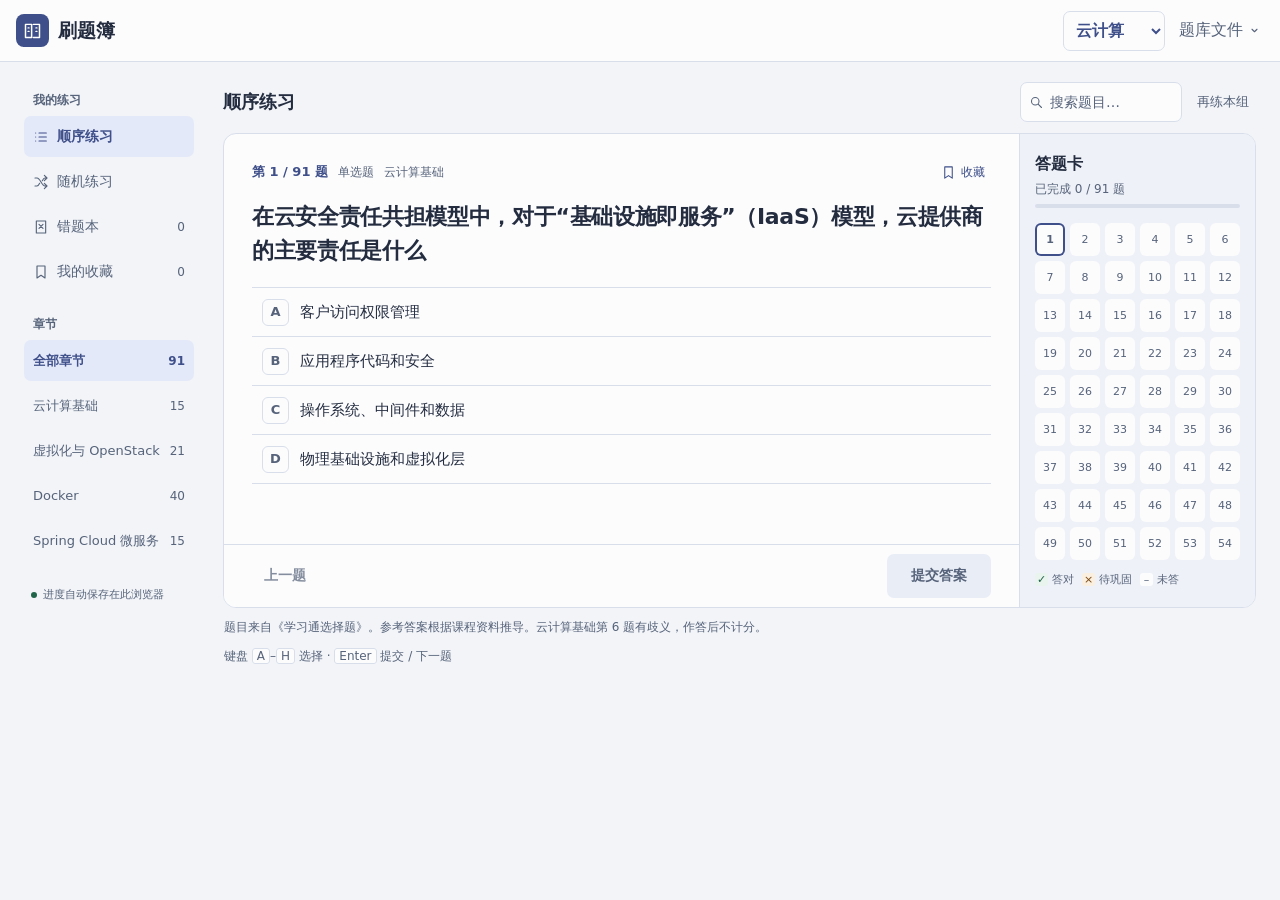
==== commit 5a36134b: "Refine quiz study layout and preserve filtered progress" ====
--- a/index.html
+++ b/index.html
@@ -1,10 +1,10 @@
 <!doctype html>
 <html lang="zh-CN">
-<head><meta charset="utf-8"><meta name="viewport" content="width=device-width, initial-scale=1"><meta name="theme-color" content="#4655ad"><meta name="description" content="云计算与马原选择题练习，支持答题卡、错题和收藏。"><title>云计算选择题 | 刷题簿</title><link rel="icon" href="./icon.svg"><link rel="manifest" href="./manifest.json"><link rel="stylesheet" href="./style.css"><script src="./app.js" defer></script></head>
+<head><meta charset="utf-8"><meta name="viewport" content="width=device-width, initial-scale=1, viewport-fit=cover"><meta name="theme-color" content="#f2f4f8"><meta name="description" content="云计算与马原选择题练习，支持答题卡、错题和收藏。"><title>云计算选择题 | 刷题簿</title><link rel="icon" href="./icon.svg"><link rel="manifest" href="./manifest.json"><link rel="stylesheet" href="./style.css"><script src="./app.js" defer></script></head>
 <body>
 <a href="#questionText" class="skip-link">跳到题目</a>
 <header class="topbar">
-  <a class="brand" href="./"><span class="brand-mark" aria-hidden="true"><svg viewBox="0 0 24 24"><path d="M4 5h7v15H4zM13 5h7v15h-7M7 9h1M16 9h1M7 13h1M16 13h1"/></svg></span><span><span id="bankTitle">云计算</span><span class="brand-separator">/</span><span class="brand-sub">选择题练习</span></span></a>
+  <a class="brand" href="./"><span class="brand-mark" aria-hidden="true"><svg viewBox="0 0 24 24"><path d="M4 5h7v15H4zM13 5h7v15h-7M7 9h1M16 9h1M7 13h1M16 13h1"/></svg></span>刷题簿</a>
   <div class="header-actions">
     <select id="bankSelect" aria-label="切换题库">
       <option value="cloud">云计算</option>
@@ -22,18 +22,29 @@
 <button data-mode="random" class="nav-button"><svg viewBox="0 0 24 24" aria-hidden="true"><path d="M3 6h3c5 0 7 12 12 12h3m-4-4 4 4-4 4M3 18h3c2 0 3-2 4-4m4-4c1-2 2-4 4-4h3m-4-4 4 4-4 4"/></svg>随机练习</button>
 <button data-mode="wrong" class="nav-button"><svg viewBox="0 0 24 24" aria-hidden="true"><path d="M5 3h14v18H5zM9 8l6 6m0-6-6 6"/></svg>错题本 <span id="wrongCount" class="count">0</span></button>
 <button data-mode="starred" class="nav-button"><svg viewBox="0 0 24 24" aria-hidden="true"><path d="M6 3h12v18l-6-4-6 4z"/></svg>我的收藏 <span id="starCount" class="count">0</span></button></nav>
-<div class="year-section" id="groupFilter"><label class="sidebar-title" id="groupLabel" for="yearSelect">章节</label><select id="yearSelect"><option value="all">全部章节</option></select><div id="yearList" class="year-list"></div></div>
+<div class="year-section" id="groupFilter"><h2 class="sidebar-title" id="groupLabel">章节</h2><div id="yearList" class="year-list"></div></div>
 <div class="sidebar-note"><span class="save-dot"></span><span id="saveStatus">进度自动保存在此浏览器</span></div></aside>
-<main class="workspace"><div class="workspace-heading"><div><h1 id="modeTitle">顺序练习</h1><p id="bankSummary">正在读取题库…</p></div><button id="restartBtn" class="quiet-button" disabled>再练本组</button></div>
-<div class="toolbar"><div class="type-filter" id="typeFilter" role="group" aria-label="筛选题型"><button data-type="all" class="active">全部题型</button><button data-type="single">单选</button><button data-type="multiple">多选</button></div><label class="search"><svg viewBox="0 0 24 24" aria-hidden="true"><circle cx="10" cy="10" r="6"/><path d="m15 15 5 5"/></svg><input id="searchInput" type="search" placeholder="搜索题目" aria-label="搜索题目" autocomplete="off"></label></div>
-<div class="study-layout"><div class="study-column">
+<main class="workspace" id="workspace">
+<div class="workspace-tools">
+  <h1 id="modeTitle">顺序练习</h1>
+  <div class="toolbar">
+    <select id="yearSelect" aria-label="章节"><option value="all">全部章节</option></select>
+    <div class="type-filter" id="typeFilter" role="group" aria-label="筛选题型"><button data-type="all" class="active">全部题型</button><button data-type="single">单选</button><button data-type="multiple">多选</button></div>
+    <label class="search"><svg viewBox="0 0 24 24" aria-hidden="true"><circle cx="10" cy="10" r="6"/><path d="m15 15 5 5"/></svg><input id="searchInput" name="question" type="search" placeholder="搜索题目…" aria-label="搜索题目" autocomplete="off"></label>
+    <button id="restartBtn" class="quiet-button" disabled>再练本组</button>
+  </div>
+</div>
+<div class="study-layout" id="studyLayout"><div class="study-column">
 <section id="quizPanel" class="quiz-panel" hidden aria-label="答题区域">
-<div class="question-meta"><span id="typeText" class="type-tag"></span><span id="sourceText"></span><button id="starBtn" class="star-button" aria-pressed="false" aria-label="收藏本题"><svg viewBox="0 0 24 24" aria-hidden="true"><path d="M6 3h12v18l-6-4-6 4z"/></svg><span>收藏</span></button></div>
-<div class="question-heading"><span id="questionNumber" aria-hidden="true"></span><h2 id="questionText" tabindex="-1"></h2></div><p id="selectHint" class="select-hint"></p><div id="optionsList" class="options-list" role="group" aria-label="答案选项"></div>
-<section id="feedback" class="feedback" hidden aria-live="polite"><strong id="resultText"></strong><p id="answerText"></p><p id="explanationText"></p><p id="questionNote" class="question-note" hidden></p><div id="referenceLinks"></div><small id="answerSource"></small></section>
-<div class="quiz-actions"><button id="prevBtn" class="secondary-button">上一题</button><span id="progressText"></span><button id="submitBtn" class="primary-button" disabled>提交答案</button><button id="nextBtn" class="primary-button" hidden>下一题 →</button></div></section>
-<section id="emptyPanel" class="empty-panel" aria-live="polite"><h2 id="emptyTitle" tabindex="-1">正在准备题库</h2><p id="emptyText">稍等片刻，马上开始。</p><button id="emptyAction" class="primary-button" hidden>返回全部题目</button></section>
-<p class="source-note" id="sourceNote"></p><p class="keyboard-note">键盘 <kbd>A</kbd>–<kbd>H</kbd> 选择 · <kbd>Enter</kbd> 提交 / 下一题</p></div>
-<aside class="answer-sheet" aria-label="答题卡"><div class="sheet-heading"><h2>答题卡</h2><span id="sheetTotal">0 题</span></div><div class="progress-track" id="sheetProgress" role="progressbar" aria-label="本组作答进度" aria-valuemin="0" aria-valuemax="1" aria-valuenow="0"><span id="progressBar"></span></div><p id="completionText">尚未开始</p><div class="sheet-legend"><span><i class="correct"></i>答对</span><span><i class="wrong"></i>待巩固</span><span><i></i>未答</span><span id="ungradedLegend" hidden><i class="ungraded"></i>不计分</span></div><div id="questionGrid" class="question-grid"></div><div class="session-summary" id="sessionSummary" hidden></div></aside></div>
-<footer><span id="footerBank"></span><span>专注这一题，就很好。</span></footer></main></div>
+<div class="question-meta"><span id="progressText"></span><span id="typeText" class="type-tag"></span><span id="sourceText"></span><button id="starBtn" class="star-button" aria-pressed="false" aria-label="收藏本题"><svg viewBox="0 0 24 24" aria-hidden="true"><path d="M6 3h12v18l-6-4-6 4z"/></svg><span>收藏</span></button></div>
+<h2 id="questionText" tabindex="-1"></h2><p id="selectHint" class="select-hint">请选择所有符合题意的选项</p><div id="optionsList" class="options-list" role="group" aria-label="答案选项"></div>
+<section id="feedback" class="feedback" tabindex="-1" hidden aria-label="作答结果" aria-live="polite"><strong id="resultText"></strong><p id="answerText"></p><p id="explanationText"></p><p id="questionNote" class="question-note" hidden></p><div id="referenceLinks"></div><small id="answerSource"></small></section>
+<div class="quiz-actions"><button id="prevBtn" class="secondary-button">上一题</button><button class="secondary-button sheet-toggle" data-open-sheet aria-haspopup="dialog"><svg viewBox="0 0 24 24" aria-hidden="true"><path d="M4 4h6v6H4zM14 4h6v6h-6zM4 14h6v6H4zM14 14h6v6h-6z"/></svg>答题卡</button><button id="submitBtn" class="primary-button" disabled>提交答案</button><button id="nextBtn" class="primary-button" hidden>下一题</button></div></section>
+<section id="emptyPanel" class="empty-panel" aria-live="polite"><h2 id="emptyTitle" tabindex="-1">正在准备题库…</h2><p id="emptyText">请稍候。</p><button id="emptyAction" class="primary-button" hidden>返回全部题目</button><button class="secondary-button sheet-toggle" id="emptySheetBtn" data-open-sheet aria-haspopup="dialog" hidden>查看答题卡</button></section>
+</div>
+<aside class="answer-sheet" id="answerSheet" aria-labelledby="sheetTitle"><div class="sheet-heading"><h2 id="sheetTitle">答题卡</h2><button class="quiet-button" id="closeSheetBtn" autofocus>关闭</button></div><p id="completionText">尚未开始</p><div class="progress-track" id="sheetProgress" role="progressbar" aria-label="本组作答进度" aria-valuemin="0" aria-valuemax="1" aria-valuenow="0"><span id="progressBar"></span></div><div id="questionGrid" class="question-grid"></div><div class="sheet-legend"><span><i class="correct" aria-hidden="true">✓</i>答对</span><span><i class="wrong" aria-hidden="true">×</i>待巩固</span><span><i aria-hidden="true">–</i>未答</span><span id="ungradedLegend" hidden><i class="ungraded" aria-hidden="true">·</i>不计分</span></div><div class="session-summary" id="sessionSummary" hidden></div></aside>
+</div>
+<p class="source-note" id="sourceNote"></p><p class="keyboard-note">键盘 <kbd>A</kbd>–<kbd>H</kbd> 选择 · <kbd>Enter</kbd> 提交 / 下一题</p>
+</main></div>
+<dialog id="sheetDialog" aria-labelledby="sheetTitle"></dialog>
 </body></html>
--- a/style.css
+++ b/style.css
@@ -1,26 +1,326 @@
-:root{font-family:"Segoe UI","Microsoft YaHei","PingFang SC",sans-serif;color:#252c3b;background:#f5f6fa;--accent:#4655ad;--muted:#697183;--line:#e3e6ed;--soft:#edf0ff;--green:#267452;--red:#b34846;color-scheme:light;scrollbar-color:#bcc2d3 #f5f6fa}
-*{box-sizing:border-box}body{margin:0}button,input,select{font:inherit}button,a,summary,select{-webkit-tap-highlight-color:transparent}button,summary{cursor:pointer}button{border:0;background:none;color:inherit}button:disabled{cursor:default;color:#9198a8;background:#edf0f5}button:focus-visible,a:focus-visible,summary:focus-visible,select:focus-visible,input:focus-visible{outline:3px solid #8697ec;outline-offset:3px}::selection{background:#dce2ff;color:#273776}a{color:var(--accent);text-underline-offset:4px}svg{width:20px;height:20px;fill:none;stroke:currentColor;stroke-width:1.7;stroke-linecap:round;stroke-linejoin:round;flex-shrink:0}[hidden]{display:none!important}
-.skip-link{position:fixed;top:-60px;left:16px;padding:12px;background:white;z-index:10}.skip-link:focus{top:10px}.topbar{height:80px;padding:0 36px;border-bottom:1px solid var(--line);display:flex;align-items:center;justify-content:space-between;background:#fff}.brand{display:flex;align-items:center;gap:13px;color:#262e48;font-size:21px;font-weight:650;text-decoration:none}.brand-mark{display:grid;place-items:center;background:var(--accent);color:white;width:36px;height:36px;border-radius:10px}.brand-mark svg{width:23px;height:23px}.brand-separator{padding:0 14px;color:#c6cada;font-weight:400}.brand-sub{font-size:16px;font-weight:500;color:#606a80}.file-menu{position:relative;font-size:14px}.file-menu summary{list-style:none;padding:12px 0 12px 15px;display:flex;align-items:center;gap:10px;color:#555f73}.file-menu summary::-webkit-details-marker{display:none}.file-actions{position:absolute;right:0;top:48px;width:248px;background:white;border:1px solid var(--line);border-radius:12px;padding:8px;z-index:4}.file-actions button{display:block;width:100%;text-align:left;padding:12px;border-radius:6px}.file-actions button:hover{background:var(--soft)}.file-actions p{font-size:12px;color:var(--muted);padding:8px;margin:0}
-.layout{display:grid;grid-template-columns:224px minmax(0,1fr);max-width:1600px;margin:auto;min-height:calc(100vh - 80px)}.sidebar{padding:38px 20px 24px;border-right:1px solid var(--line);display:flex;flex-direction:column;background:#fafbfe}.sidebar-title{display:block;font-size:12px;color:#616d82;margin:0 15px 14px;font-weight:600}.mode-nav{display:grid;gap:6px}.nav-button{display:flex;gap:12px;align-items:center;text-align:left;min-height:48px;padding:12px 14px;border-radius:8px;font-size:14px;color:#586178}.nav-button.active{background:#e8ecfc;color:#394a9a;font-weight:650}.nav-button:hover:not(.active){background:#eff1f7}.count{margin-left:auto;font-size:12px;font-variant-numeric:tabular-nums;color:#616d82}.year-section{margin-top:40px}.year-list{display:grid;gap:5px}.year-button{display:flex;justify-content:space-between;min-height:40px;align-items:center;padding:10px 14px;font-size:13px;color:#697387;border-radius:6px;font-variant-numeric:tabular-nums}.year-button.active{color:#354591;background:#edf0fa;font-weight:650}.year-button:hover{background:#edf0fa}.year-button span:last-child{font-size:12px}.sidebar-note{margin-top:auto;padding:50px 12px 0;display:flex;align-items:baseline;gap:8px;color:#616d82;font-size:11px;line-height:1.8}.save-dot{width:6px;height:6px;border-radius:50%;background:#608c79;flex-shrink:0}#yearSelect{display:none}
-.workspace{padding:39px 42px 18px;min-width:0}.workspace-heading{display:flex;align-items:center;justify-content:space-between;gap:14px}h1{font-size:28px;line-height:1.35;font-weight:650;margin:0;letter-spacing:-.025em}.workspace-heading p{font-size:13px;color:var(--muted);margin:9px 0 0;line-height:1.7}.quiet-button{font-size:13px;color:#616c83;padding:12px 0 12px 14px;white-space:nowrap}.quiet-button:hover{color:var(--accent)}.toolbar{display:flex;justify-content:space-between;gap:16px;margin:28px 0 22px;align-items:center}.type-filter{display:flex;border-bottom:1px solid var(--line);gap:22px;flex-shrink:0}.type-filter button{padding:10px 0 12px;font-size:13px;color:var(--muted);border-bottom:2px solid transparent}.type-filter button.active{color:var(--accent);border-bottom-color:var(--accent);font-weight:650}.search{display:flex;gap:8px;align-items:center;color:#8a93a5;max-width:220px}.search svg{width:17px}.search input{min-width:0;width:100%;border:0;border-bottom:1px solid var(--line);background:none;padding:10px 2px;color:#343d50;font-size:13px;caret-color:var(--accent)}.search input::placeholder{color:#616d82}
-.study-layout{display:grid;grid-template-columns:minmax(0,1fr) 208px;gap:28px;align-items:start}.study-column{min-width:0}.quiz-panel,.empty-panel{border:1px solid var(--line);background:#fff;border-radius:14px;padding:28px 30px}.question-meta{display:flex;align-items:center;gap:12px;font-size:12px;color:#697387;flex-wrap:wrap}.type-tag{background:var(--soft);color:#4655a0;padding:5px 8px;border-radius:4px;font-size:11px}.star-button{margin-left:auto;display:flex;align-items:center;gap:5px;font-size:12px;min-height:36px;color:#616d82}.star-button svg{width:16px;height:16px}.star-button[aria-pressed=true]{color:var(--accent)}.star-button[aria-pressed=true] svg{fill:#e8ecff}.question-heading{display:flex;align-items:baseline;gap:14px;margin-top:26px}.question-heading>span{font-size:25px;color:#9aa4bd;font-variant-numeric:tabular-nums;flex-shrink:0}h2#questionText{font-size:20px;font-weight:600;line-height:1.85;margin:0;overflow-wrap:anywhere;outline:none}.select-hint{font-size:12px;color:#616d82;margin:12px 0 23px;padding-left:42px}.options-list{display:grid;gap:12px}.option-button{width:100%;min-height:61px;border:1px solid #e1e5ee;border-radius:9px;padding:15px 16px;display:flex;align-items:center;gap:14px;text-align:left;background:#fff;line-height:1.7;font-size:14px;transition:background-color .16s,border-color .16s}.option-button:hover:not(:disabled){background:#f7f8fd;border-color:#a6b1d8}.option-key{display:grid;place-items:center;flex-shrink:0;width:28px;height:28px;border:1px solid #dce1eb;border-radius:6px;color:#616d82;font-size:13px}.option-text{overflow-wrap:anywhere;flex:1}.option-button.selected{background:#f0f2ff;border-color:#6474c6;color:#34458d}.option-button.selected .option-key{background:var(--accent);color:white;border-color:var(--accent)}.option-button:disabled{color:#47516a;background:#fafbfc}.option-button.is-correct{border-color:#8ab59f;background:#f1f8f3}.option-button.is-correct .option-key{border-color:#92b7a5;color:#276c4f;background:#e2f0e7}.option-button.is-wrong{border-color:#d4a2a0;background:#fdf3f2}.option-button.is-wrong .option-key{border-color:#d4a2a0;color:#a43f3e;background:#f8e5e3}.option-state{font-size:11px;white-space:nowrap;color:var(--green)}.is-wrong .option-state{color:var(--red)}
-.quiz-actions{display:flex;align-items:center;gap:12px;border-top:1px solid #edf0f5;padding-top:22px;margin-top:30px}.primary-button,.secondary-button{min-height:44px;padding:11px 20px;border-radius:8px;font-size:13px;font-weight:550}.primary-button{background:var(--accent);color:white;min-width:114px}.primary-button:hover:not(:disabled){background:#38488f}.secondary-button{color:#606b80;border:1px solid var(--line);background:white}.secondary-button:hover:not(:disabled){background:#f3f5fb}#progressText{font-size:12px;color:#616d82;flex:1;text-align:center;font-variant-numeric:tabular-nums}.feedback{margin-top:24px;padding:20px;background:#f3f7f4;border-radius:9px;font-size:13px;line-height:1.85;animation:reveal .22s ease-out}.feedback.wrong{background:#fcf5f4}.feedback>strong{font-size:15px;color:var(--green)}.feedback.wrong>strong{color:var(--red)}.feedback p{margin:8px 0;color:#4c596a}.feedback small{color:#687487;font-size:11px}.feedback .question-note{padding-top:10px;border-top:1px solid #dfdfe4;color:#8b662d}#referenceLinks a{display:block;font-size:12px;margin-bottom:5px}.source-note{margin:18px 5px 0;font-size:11px;color:#616d82;line-height:1.9}.keyboard-note{margin:16px 5px;font-size:11px;color:#616d82}kbd{font-family:inherit;font-size:11px;padding:2px 5px;background:#fff;border:1px solid #dfe3ed;border-radius:3px}
-.answer-sheet{padding-top:5px}.sheet-heading{display:flex;align-items:center;justify-content:space-between}.sheet-heading h2{font-size:14px;font-weight:600;margin:0}.sheet-heading>span{font-size:12px;color:#616d82}.progress-track{height:4px;background:#e5e8f0;border-radius:4px;margin:21px 0 10px;overflow:hidden}.progress-track span{display:block;height:100%;width:0;background:#6b7bcc;transition:none}#completionText{font-size:12px;color:#616d82;margin:0}.sheet-legend{display:flex;gap:12px;font-size:11px;color:#616d82;margin:24px 0 14px}.sheet-legend span{display:flex;align-items:center;gap:4px}.sheet-legend i{width:7px;height:7px;border-radius:2px;background:#dfe3ee}.sheet-legend i.correct{background:#80ad94}.sheet-legend i.wrong{background:#d99d98}.question-grid{display:grid;grid-template-columns:repeat(5,minmax(0,1fr));gap:7px;max-height:420px;overflow:auto;padding:4px}.question-grid button{min-height:31px;border-radius:5px;font-size:11px;background:#fff;border:1px solid #e1e5ee;color:#616d82;font-variant-numeric:tabular-nums}.question-grid button.correct{background:#e7f2eb;border-color:#c6e0d1;color:#2f7453}.question-grid button.wrong{background:#fae9e7;border-color:#ebcbc8;color:#a84c46}.question-grid button.current{outline:2px solid #6477bd;outline-offset:1px;color:#3c4d99;font-weight:700}.session-summary{border-top:1px solid var(--line);font-size:11px;color:#616d82;line-height:1.9;margin:22px 0 0;padding-top:16px}.empty-panel{padding:68px 28px;text-align:center}.empty-panel h2{font-size:23px;margin:0 0 12px}.empty-panel p{font-size:14px;color:var(--muted);line-height:1.9}.empty-panel button{margin-top:14px}footer{display:flex;justify-content:space-between;margin-top:40px;padding-top:18px;border-top:1px solid var(--line);font-size:11px;color:#616d82}#notice{padding:12px 24px;background:#e9edf9;color:#364784;font-size:13px;line-height:1.7}#notice.error{background:#fcecea;color:#9c403b}@keyframes reveal{from{clip-path:inset(0 0 100% 0)}to{clip-path:inset(0)}}
-@media(min-width:1500px){.workspace{padding-left:56px;padding-right:56px}.study-layout{gap:40px;grid-template-columns:minmax(0,1fr) 224px}.quiz-panel{padding:32px 40px}}
-@media(max-width:1150px){.layout{grid-template-columns:190px minmax(0,1fr)}.sidebar{padding-left:12px;padding-right:12px}.workspace{padding:30px 26px}.study-layout{grid-template-columns:minmax(0,1fr)}.answer-sheet{margin-top:8px}.question-grid{grid-template-columns:repeat(auto-fill,minmax(32px,1fr));max-height:172px}.sheet-legend{margin:14px 0 10px}.session-summary{margin-top:14px}.progress-track{margin-top:14px}.quiz-panel{padding:25px}.answer-sheet h2{font-size:13px}}
-@media(max-width:700px){.topbar{height:66px;padding:0 20px}.brand{font-size:19px;gap:9px}.brand-mark{width:31px;height:31px}.brand-mark svg{width:20px}.brand-separator{padding:0 9px}.brand-sub{font-size:13px}.file-menu{font-size:12px}.layout{display:block}.sidebar{padding:16px 16px 0;border:0;background:#f5f6fa;display:block}.sidebar>.sidebar-title,.year-list,.sidebar-note{display:none}.mode-nav{display:grid;grid-template-columns:repeat(4,1fr);gap:3px}.nav-button{justify-content:center;min-height:44px;padding:10px 3px;font-size:12px;gap:4px}.nav-button svg{display:none}.count{margin-left:1px;font-size:11px}.year-section{margin-top:20px;display:flex;align-items:center;gap:12px;padding:0 3px}.year-section .sidebar-title{margin:0;white-space:nowrap;font-size:12px}#yearSelect{display:block;width:100%;background:#fff;border:1px solid var(--line);color:#4b5871;border-radius:7px;padding:9px;font-size:12px;min-height:40px}.workspace{padding:23px 16px 16px}.workspace-heading{align-items:flex-start}h1{font-size:23px}.workspace-heading p{font-size:11px;max-width:245px;margin-top:7px}.quiet-button{font-size:12px;padding-top:6px}.toolbar{margin:18px 0;gap:14px}.type-filter{gap:16px}.type-filter button{font-size:12px}.search{max-width:142px}.search input{font-size:12px}.quiz-panel{padding:20px 18px;border-radius:12px}.question-meta{gap:8px;font-size:11px}.type-tag{font-size:11px}.star-button{font-size:11px;gap:3px}.question-heading{gap:9px;margin-top:20px}.question-heading>span{font-size:21px}h2#questionText{font-size:17px;line-height:1.85}.select-hint{font-size:11px;padding-left:32px;margin:9px 0 20px}.option-button{font-size:13px;padding:13px 12px;gap:11px;min-height:60px}.option-key{width:26px;height:26px;font-size:12px}.option-state{font-size:11px}.quiz-actions{gap:8px;margin-top:24px;padding-top:18px}.primary-button,.secondary-button{font-size:12px;padding:11px 13px;min-width:0}.primary-button{min-width:100px}#progressText{font-size:11px}.keyboard-note{display:none}.answer-sheet{padding:8px 3px 0}.question-grid{gap:8px;max-height:184px}.question-grid button{min-height:34px}.source-note{font-size:11px;margin-top:14px}footer{margin-top:25px;font-size:11px}.feedback{padding:16px;font-size:12px}.feedback>strong{font-size:14px}}
-@media(prefers-reduced-motion:reduce){*,*::before,*::after{animation:none!important;transition:none!important}}
-
-.header-actions{display:flex;align-items:center;gap:12px}
-#bankSelect{min-height:36px;padding:5px 7px;border:1px solid var(--line);border-radius:6px;background:#fff;color:#555f73;font-size:13px}
-.toolbar .search{margin-left:auto}
-.sheet-legend{flex-wrap:wrap}
-.sheet-legend i.ungraded{background:#c6ac62}
-.question-grid button.ungraded{background:#faf2db;border-color:#e8d7a4;color:#715821}
-.feedback.ungraded{background:#faf2db;color:#69511d}
-@media(max-width:470px){
-  .brand-separator,.brand-sub{display:none}
-  .brand{white-space:nowrap}
-  .header-actions{gap:5px}
-  .file-menu summary{padding-left:5px;white-space:nowrap}
-}
+:root {
+  font-family: "Segoe UI", "Microsoft YaHei", "PingFang SC", system-ui, sans-serif;
+  color: #242d40;
+  background: #f2f4f8;
+  color-scheme: light;
+  --paper: #fcfcfd;
+  --side: #e9edf5;
+  --line: #d8dfeb;
+  --muted: #56637a;
+  --accent: #3e4f89;
+  --soft: #edf1ff;
+  --green: #206449;
+  --green-bg: #eaf4ee;
+  --amber: #794a16;
+  --amber-bg: #fbf0df;
+  --quiz-pad: 28px;
+}
+
+*, *::before, *::after { box-sizing: border-box; }
+[hidden] { display: none !important; }
+body { margin: 0; }
+button, input, select { font: inherit; }
+button, summary { cursor: pointer; }
+button { border: 0; background: none; color: inherit; }
+button:disabled { cursor: default; }
+:focus-visible { outline: 2px solid var(--accent); outline-offset: 3px; }
+::selection { background: #dce4ff; color: #24376c; }
+a { color: var(--accent); text-underline-offset: .22em; }
+svg {
+  width: 18px;
+  height: 18px;
+  fill: none;
+  stroke: currentColor;
+  stroke-width: 1.7;
+  stroke-linecap: round;
+  stroke-linejoin: round;
+  flex: none;
+}
+
+.skip-link { position: fixed; top: -70px; left: 16px; z-index: 5; padding: 12px; background: var(--paper); }
+.skip-link:focus { top: 10px; }
+.topbar {
+  min-height: 62px;
+  padding: 6px max(16px, calc((100% - 1272px) / 2));
+  border-bottom: 1px solid var(--line);
+  background: var(--paper);
+  display: flex;
+  align-items: center;
+  justify-content: space-between;
+  gap: 12px;
+}
+.brand { display: inline-flex; align-items: center; gap: 9px; font-size: 19px; font-weight: 700; color: inherit; text-decoration: none; white-space: nowrap; }
+.brand-mark { display: grid; place-items: center; width: 33px; height: 33px; border-radius: 8px; background: var(--accent); color: white; }
+.brand-mark svg { width: 21px; height: 21px; }
+.header-actions { display: flex; align-items: center; gap: 12px; min-width: 0; }
+#bankSelect, #yearSelect {
+  border: 1px solid var(--line);
+  border-radius: 7px;
+  color: var(--accent);
+  background: var(--paper);
+  min-height: 40px;
+  padding: 5px 8px;
+}
+#bankSelect { font-weight: 600; }
+.file-menu { position: relative; color: var(--muted); }
+.file-menu summary { list-style: none; display: flex; align-items: center; gap: 4px; padding: 9px 2px; min-height: 40px; white-space: nowrap; }
+.file-menu summary::-webkit-details-marker { display: none; }
+.file-menu summary svg { width: 15px; height: 15px; }
+.file-menu[open] summary svg { transform: rotate(180deg); }
+.file-actions { position: absolute; inset: calc(100% + 5px) 0 auto auto; z-index: 4; width: 206px; padding: 7px; background: var(--paper); border: 1px solid var(--line); border-radius: 9px; }
+.file-actions button { display: block; width: 100%; min-height: 44px; padding: 8px 10px; border-radius: 6px; text-align: left; }
+.file-actions button:hover:not(:disabled), .file-menu summary:hover { color: var(--accent); background: var(--soft); }
+.file-actions button:disabled { color: var(--muted); opacity: .65; }
+.file-actions p { margin: 5px 9px 8px; color: var(--muted); font-size: 12px; }
+#notice { max-width: 1320px; margin-inline: auto; padding: 10px 16px; color: var(--accent); background: var(--soft); }
+#notice.error { color: var(--amber); background: var(--amber-bg); }
+
+.layout { display: grid; grid-template-columns: 206px minmax(0, 1fr); max-width: 1320px; margin: 0 auto; }
+.sidebar { align-self: start; padding: 26px 12px 16px 24px; }
+.sidebar-title { margin: 4px 9px 7px; color: var(--muted); font-size: 12px; font-weight: 650; }
+.mode-nav, .year-list { display: grid; gap: 4px; }
+.nav-button, .year-button {
+  display: flex;
+  align-items: center;
+  text-align: left;
+  width: 100%;
+  gap: 8px;
+  min-height: 41px;
+  padding: 7px 9px;
+  border-radius: 7px;
+  color: var(--muted);
+  font-size: 14px;
+}
+.nav-button:hover, .year-button:hover { background: var(--side); color: var(--accent); }
+.nav-button.active, .year-button.active { background: #e4e9fa; color: var(--accent); font-weight: 700; }
+.nav-button svg { width: 16px; height: 16px; }
+.count, .year-button span:last-child { margin-left: auto; font-size: 12px; font-variant-numeric: tabular-nums; }
+.year-section { margin-top: 24px; }
+.year-button { font-size: 13px; }
+.sidebar-note { display: flex; align-items: baseline; gap: 6px; margin: 25px 7px 0; color: var(--muted); font-size: 11px; line-height: 1.6; }
+.save-dot { width: 6px; height: 6px; flex: none; border-radius: 50%; background: var(--green); }
+
+.workspace { min-width: 0; padding: 20px 24px 25px 17px; }
+.workspace-tools { display: flex; justify-content: space-between; align-items: center; gap: 5px 15px; margin-bottom: 11px; }
+#modeTitle { font-size: 18px; margin: 0; font-weight: 700; white-space: nowrap; }
+.toolbar { display: flex; gap: 8px; justify-content: flex-end; align-items: center; flex-wrap: wrap; min-width: 0; }
+#yearSelect { display: none; max-width: 199px; min-width: 0; color: inherit; font-size: 13px; }
+.type-filter { display: flex; gap: 2px; align-items: center; }
+.type-filter button { color: var(--muted); border-radius: 6px; min-height: 40px; padding: 4px 8px; font-size: 13px; white-space: nowrap; }
+.type-filter button.active { color: var(--accent); background: #e4e9fa; font-weight: 700; }
+.type-filter button:hover:not(.active) { background: var(--side); color: var(--accent); }
+.search { display: flex; align-items: center; gap: 6px; min-width: 0; width: 162px; color: var(--muted); background: var(--paper); border: 1px solid var(--line); border-radius: 7px; padding-inline: 8px; }
+.search svg { width: 15px; height: 15px; }
+.search input { min-width: 0; width: 100%; min-height: 38px; border: 0; background: none; color: inherit; font-size: 14px; padding: 0; }
+.search input:focus { outline: none; }
+.search:focus-within { outline: 2px solid var(--accent); outline-offset: 2px; }
+.search input::placeholder { color: var(--muted); }
+.quiet-button { min-height: 40px; padding: 4px 7px; border-radius: 6px; color: var(--muted); font-size: 13px; white-space: nowrap; }
+.quiet-button:hover:not(:disabled) { color: var(--accent); background: var(--soft); }
+.quiet-button:disabled { opacity: .62; }
+
+.study-layout {
+  display: grid;
+  grid-template-columns: minmax(0, 1fr) 236px;
+  border: 1px solid var(--line);
+  border-radius: 13px;
+  background: var(--paper);
+  overflow: clip;
+}
+.study-column { min-width: 0; }
+.quiz-panel { min-height: 100%; padding: 18px var(--quiz-pad) 0; display: flex; flex-direction: column; }
+.question-meta { display: flex; align-items: center; gap: 4px 10px; color: var(--muted); font-size: 12px; min-height: 40px; }
+#progressText { color: var(--accent); font-weight: 700; font-size: 13px; font-variant-numeric: tabular-nums; white-space: nowrap; }
+.type-tag { flex: none; }
+#sourceText { overflow-wrap: anywhere; min-width: 0; }
+.star-button { display: inline-flex; justify-content: center; align-items: center; gap: 5px; border-radius: 7px; padding: 4px 6px; min-height: 40px; margin-left: auto; color: var(--accent); flex: none; }
+.star-button svg { width: 15px; height: 15px; }
+.star-button:hover, .star-button[aria-pressed="true"] { background: var(--soft); }
+.star-button[aria-pressed="true"] svg { fill: var(--accent); }
+#questionText {
+  font-size: 22px;
+  line-height: 1.55;
+  margin: 8px 0 19px;
+  font-weight: 680;
+  letter-spacing: -.015em;
+  overflow-wrap: anywhere;
+  text-wrap: pretty;
+  text-autospace: ideograph-alpha ideograph-numeric;
+}
+.select-hint { margin: -7px 0 12px; font-size: 13px; color: var(--muted); }
+
+.options-list { margin-bottom: 20px; border-top: 1px solid var(--line); }
+.option-button {
+  display: grid;
+  grid-template-columns: 28px minmax(0, 1fr) auto;
+  align-items: center;
+  gap: 10px;
+  width: 100%;
+  min-height: 49px;
+  padding: 8px 10px;
+  border-bottom: 1px solid var(--line);
+  text-align: left;
+  font-size: 15px;
+  line-height: 1.6;
+}
+.option-button:hover:not(:disabled), .option-button.selected { background: var(--soft); }
+.option-button:focus-visible { outline-offset: -2px; }
+.option-key { display: grid; place-items: center; width: 27px; height: 27px; color: var(--muted); border: 1px solid var(--line); border-radius: 6px; font-size: 13px; font-weight: 650; }
+.option-button.selected .option-key { color: white; background: var(--accent); border-color: var(--accent); }
+.option-text { overflow-wrap: anywhere; }
+code.option-text { justify-self: start; padding: 2px 6px; border-radius: 4px; background: #232d4010; font-size: .91em; line-height: 1.45; max-width: 100%; }
+.option-button.is-correct { background: var(--green-bg); }
+.option-button.is-wrong { background: var(--amber-bg); }
+.option-state { color: var(--green); font-size: 11px; font-weight: 650; white-space: nowrap; }
+.is-wrong .option-state { color: var(--amber); }
+
+.feedback { font-size: 14px; line-height: 1.65; margin: 0 0 20px; padding: 12px 14px; border-radius: 8px; background: var(--green-bg); color: var(--green); overflow-wrap: anywhere; }
+.feedback.wrong, .feedback.ungraded { color: var(--amber); background: var(--amber-bg); }
+.feedback strong, #answerText { display: inline; }
+#answerText { margin-left: 7px; color: var(--muted); font-size: 12px; }
+#explanationText { margin: 5px 0; color: #242d40; }
+#explanationText:empty, #referenceLinks:empty { display: none; }
+.question-note { margin: 7px 0; }
+.feedback small { color: var(--muted); font-size: 12px; }
+#referenceLinks a { display: block; font-size: 12px; margin: 4px 0; }
+
+.quiz-actions {
+  display: flex;
+  justify-content: space-between;
+  align-items: center;
+  gap: 6px;
+  padding: 9px var(--quiz-pad);
+  margin: auto calc(-1 * var(--quiz-pad)) 0;
+  border-top: 1px solid var(--line);
+  background: var(--paper);
+}
+.primary-button, .secondary-button {
+  min-height: 44px;
+  display: inline-flex;
+  align-items: center;
+  justify-content: center;
+  gap: 5px;
+  padding: 7px 12px;
+  border-radius: 7px;
+  font-size: 14px;
+  font-weight: 650;
+  white-space: nowrap;
+}
+.primary-button { min-width: 104px; background: var(--accent); color: white; }
+.primary-button:hover:not(:disabled) { background: #334376; }
+.primary-button:disabled { background: var(--side); color: var(--muted); }
+.secondary-button { color: var(--accent); }
+.secondary-button:hover:not(:disabled) { background: var(--soft); }
+.secondary-button:disabled { color: var(--muted); opacity: .72; }
+.sheet-toggle { display: none; }
+.sheet-toggle svg { width: 15px; height: 15px; }
+
+.answer-sheet { min-width: 0; padding: 20px 15px; border-left: 1px solid var(--line); background: #eef1f7; }
+.sheet-heading { display: flex; align-items: center; justify-content: space-between; }
+.sheet-heading h2 { font-size: 16px; margin: 0; }
+#closeSheetBtn { display: none; }
+#completionText, .session-summary { color: var(--muted); font-size: 12px; font-variant-numeric: tabular-nums; }
+#completionText { margin: 6px 0; }
+.progress-track { height: 4px; background: var(--line); border-radius: 4px; overflow: hidden; }
+.progress-track span { display: block; width: 0; height: 100%; background: var(--accent); border-radius: inherit; }
+.question-grid {
+  display: grid;
+  grid-template-columns: repeat(auto-fill, minmax(28px, 1fr));
+  align-content: start;
+  gap: 5px;
+  max-height: 342px;
+  overflow: auto;
+  overscroll-behavior: contain;
+  scrollbar-width: thin;
+  scrollbar-color: #a8b3c9 transparent;
+  margin: 12px -3px 0;
+  padding: 3px;
+}
+.question-grid button {
+  position: relative;
+  min-width: 0;
+  min-height: 33px;
+  padding: 0;
+  border-radius: 6px;
+  background: var(--paper);
+  color: var(--muted);
+  font-size: 11px;
+  font-variant-numeric: tabular-nums;
+}
+.question-grid button:hover { background: #e0e7fa; color: var(--accent); }
+.question-grid button.correct, .sheet-legend i.correct { background: var(--green-bg); color: var(--green); }
+.question-grid button.wrong, .question-grid button.ungraded, .sheet-legend i.wrong, .sheet-legend i.ungraded { background: var(--amber-bg); color: var(--amber); }
+.question-grid button.current { box-shadow: inset 0 0 0 2px var(--accent); font-weight: 750; }
+.question-grid button:is(.correct, .wrong, .ungraded)::after { position: absolute; top: 1px; right: 3px; font-size: 9px; line-height: 1; }
+.question-grid button.correct::after { content: "✓"; }
+.question-grid button.wrong::after { content: "×"; }
+.question-grid button.ungraded::after { content: "·"; }
+.sheet-legend { display: flex; flex-wrap: wrap; gap: 4px 8px; margin-top: 10px; color: var(--muted); font-size: 11px; }
+.sheet-legend span { display: inline-flex; align-items: center; gap: 4px; }
+.sheet-legend i { width: 13px; height: 13px; border-radius: 3px; display: grid; place-items: center; line-height: 1; font-style: normal; background: var(--paper); }
+.session-summary { border-top: 1px solid var(--line); margin-top: 12px; padding-top: 10px; }
+#sheetDialog { width: min(94%, 405px); max-height: calc(100% - 24px); padding: 0; border: 1px solid var(--line); border-radius: 12px; background: var(--paper); color: inherit; overscroll-behavior: contain; }
+#sheetDialog::backdrop { background: rgb(36 45 64 / 42%); }
+#sheetDialog .answer-sheet { display: block; border: none; padding: 12px 14px 16px; }
+#sheetDialog #closeSheetBtn { display: inline-flex; align-items: center; min-height: 44px; }
+#sheetDialog .question-grid { grid-template-columns: repeat(auto-fill, minmax(44px, 1fr)); max-height: min(53vh, 420px); }
+#sheetDialog .question-grid button { min-height: 44px; font-size: 13px; }
+
+.empty-panel { text-align: center; padding: 42px var(--quiz-pad); }
+.empty-panel h2 { font-size: 21px; margin: 0 0 10px; }
+.empty-panel p { margin: 0 0 16px; color: var(--muted); font-size: 14px; line-height: 1.65; }
+.source-note, .keyboard-note { margin: 10px 1px 0; font-size: 12px; line-height: 1.6; color: var(--muted); }
+kbd { font: inherit; padding-inline: 4px; border: 1px solid var(--line); border-radius: 3px; background: var(--paper); }
+
+@media (max-width: 1100px) {
+  .layout { display: block; }
+  .sidebar { padding: 9px 18px 0; }
+  .sidebar > .sidebar-title, .sidebar-note, .year-section { display: none; }
+  .mode-nav { display: flex; flex-wrap: wrap; gap: 5px; }
+  .nav-button { width: auto; padding-inline: 10px; }
+  .workspace { padding: 12px 18px 22px; }
+  #yearSelect { display: block; }
+}
+@media (max-width: 760px) {
+  :root { --quiz-pad: 16px; scroll-padding-bottom: calc(75px + env(safe-area-inset-bottom, 0px)); }
+  .topbar { min-height: 54px; padding-inline: 12px; }
+  .brand { font-size: 17px; gap: 7px; }
+  .brand-mark { width: 28px; height: 28px; }
+  .brand-mark svg { width: 18px; height: 18px; }
+  .header-actions { gap: 7px; font-size: 13px; }
+  #bankSelect, .file-menu summary { min-height: 44px; }
+  .sidebar { padding: 7px 10px 0; }
+  .mode-nav { display: grid; grid-template-columns: repeat(4, minmax(0, 1fr)); gap: 3px; }
+  .nav-button { justify-content: center; padding: 4px 2px; min-height: 44px; gap: 4px; font-size: 12px; }
+  .nav-button svg { display: none; }
+  .count { margin-left: 0; font-size: 11px; }
+  .workspace { padding: 7px 10px calc(78px + env(safe-area-inset-bottom, 0px)); }
+  .workspace-tools { display: block; margin-bottom: 8px; }
+  #modeTitle { position: absolute; width: 1px; height: 1px; overflow: hidden; clip-path: inset(50%); }
+  .toolbar { gap: 5px; }
+  #yearSelect { flex: 1 1 106px; max-width: 42%; min-height: 44px; padding-inline: 4px; }
+  .search { flex: 1 1 100px; }
+  .search input { min-height: 42px; font-size: 16px; }
+  .quiet-button { min-height: 44px; padding-inline: 5px; }
+  .type-filter { order: 1; flex-basis: 100%; }
+  .type-filter button { padding-inline: 9px; }
+  .study-layout { display: block; border-radius: 11px; }
+  .quiz-panel { min-height: auto; padding-top: 8px; }
+  .question-meta { gap: 3px 6px; font-size: 11px; }
+  #progressText { font-size: 12px; }
+  .star-button { min-height: 44px; font-size: 12px; }
+  #questionText { font-size: 19px; margin: 4px 0 15px; }
+  .select-hint { margin-top: -4px; }
+  .options-list { margin-bottom: 14px; }
+  .option-button { padding: 8px 5px; gap: 8px; }
+  .feedback { margin-bottom: 15px; }
+  .quiz-actions {
+    position: fixed;
+    z-index: 3;
+    inset: auto 0 0;
+    margin: 0;
+    padding: 6px max(10px, env(safe-area-inset-right, 0px)) calc(6px + env(safe-area-inset-bottom, 0px)) max(10px, env(safe-area-inset-left, 0px));
+  }
+  .sheet-toggle { display: inline-flex; }
+  .answer-sheet, .keyboard-note { display: none; }
+}
